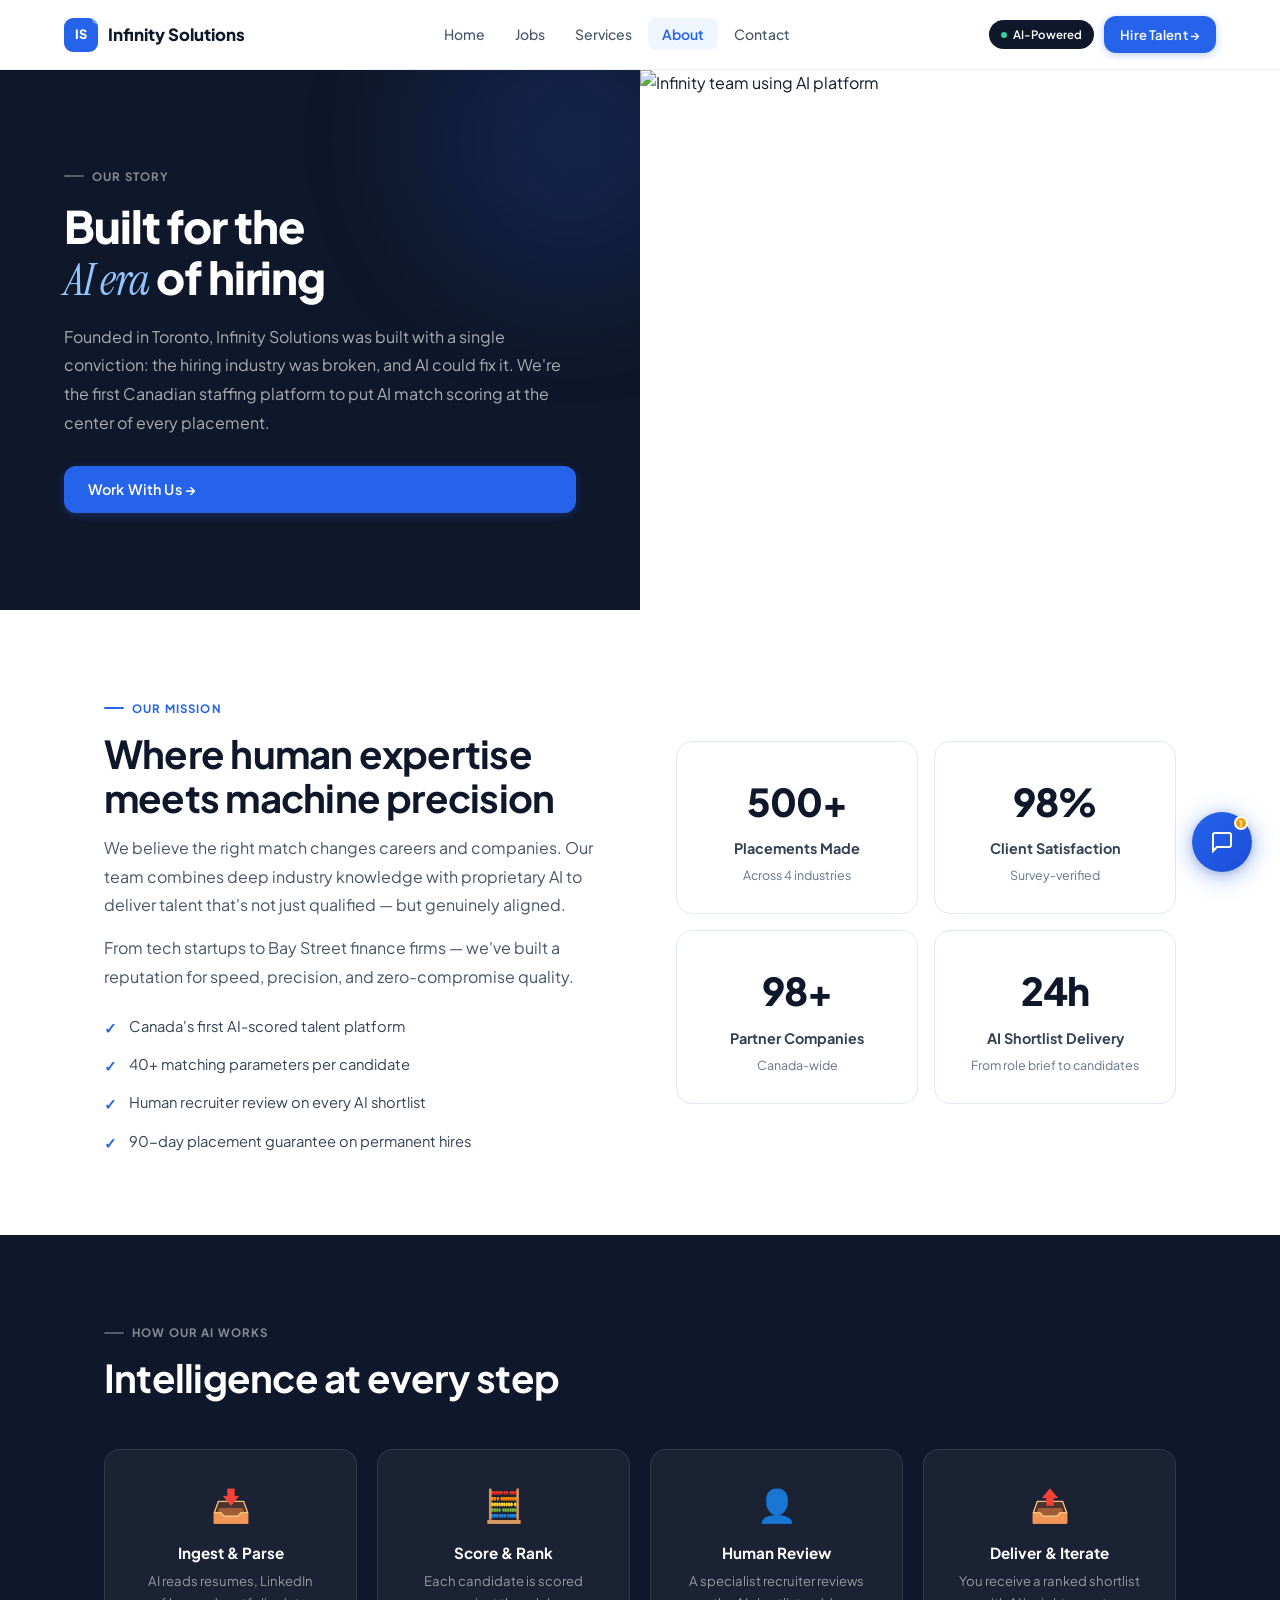
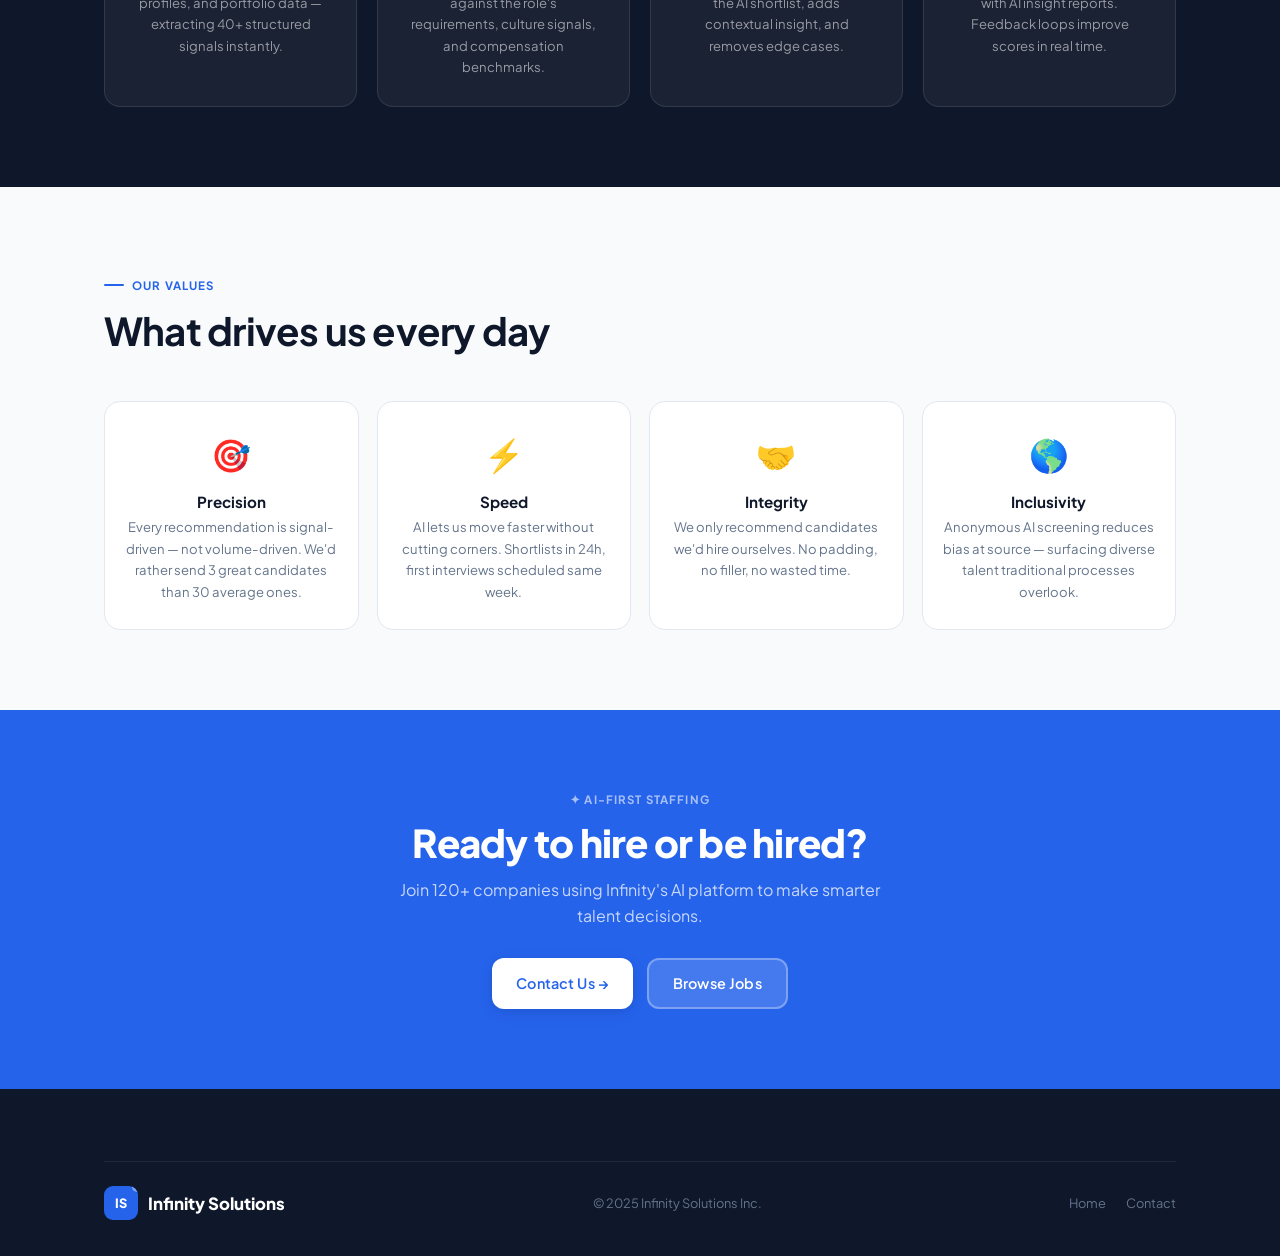
==== about-ai.html @ a0ade65d "Initial commit with Turnstile keys and CORS configuration" ====
<!DOCTYPE html><html lang="en"><head><meta charset="UTF-8"/>
  <!-- Security headers -->
  <meta http-equiv="X-Content-Type-Options" content="nosniff"/>
  <meta http-equiv="X-Frame-Options" content="DENY"/>
  <meta http-equiv="Referrer-Policy" content="strict-origin-when-cross-origin"/>
  <meta http-equiv="Permissions-Policy" content="camera=(), microphone=(), geolocation=()"/><meta name="viewport" content="width=device-width,initial-scale=1.0"/>
<title>About — Infinity Solutions</title>
<link rel="preconnect" href="https://fonts.googleapis.com"/><link rel="preconnect" href="https://fonts.gstatic.com" crossorigin/>
<link href="https://fonts.googleapis.com/css2?family=Plus+Jakarta+Sans:wght@300;400;500;600;700;800&family=Instrument+Serif:ital@0;1&display=swap" rel="stylesheet"/>
<link rel="stylesheet" href="css/style.css"/>
<link rel="stylesheet" href="css/chatbot.css"/>
<style>
.about-hero{margin-top:var(--nav-h);display:grid;grid-template-columns:1fr 1fr;min-height:540px}
.ah-left{background:var(--gray-900);padding:80px 64px;display:flex;flex-direction:column;justify-content:center;position:relative;overflow:hidden}
.ah-left::before{content:'';position:absolute;top:-80px;right:-80px;width:300px;height:300px;border-radius:50%;background:rgba(37,99,235,.15);filter:blur(60px)}
.ah-left .eyebrow{color:rgba(255,255,255,.5)}.ah-left .eyebrow::before{background:rgba(255,255,255,.3)}
.ah-left h1{color:#fff;font-size:clamp(2rem,3.5vw,3rem);font-weight:800;letter-spacing:-.025em;margin-bottom:16px}
.ah-left p{color:rgba(255,255,255,.65);line-height:1.8;margin-bottom:28px}
.ah-right{position:relative;overflow:hidden}
.ah-right img{position:absolute;inset:0;width:100%;height:100%;object-fit:cover}
.mission-grid{display:grid;grid-template-columns:1fr 1fr;gap:72px;align-items:center;padding:80px 0}
.check-list{margin-top:20px;display:flex;flex-direction:column;gap:12px}
.cli{display:flex;align-items:flex-start;gap:12px;font-size:.92rem;color:var(--gray-700)}
.cli::before{content:'✓';color:var(--primary);font-weight:800;flex-shrink:0;margin-top:2px}
.stats-2x2{display:grid;grid-template-columns:1fr 1fr;gap:16px}
.sc{background:#fff;border:1.5px solid var(--border);border-radius:16px;padding:28px 22px;text-align:center;transition:all .25s}
.sc:hover{border-color:var(--primary);transform:translateY(-3px);box-shadow:0 8px 24px rgba(37,99,235,.1)}
.sc-num{font-size:2.4rem;font-weight:800;letter-spacing:-.03em;color:var(--gray-900)}
.sc-title{font-weight:700;font-size:.9rem;color:var(--gray-700);margin:4px 0}
.sc-sub{font-size:.78rem;color:var(--text-mid)}
.dark-band{background:var(--gray-900);padding:80px 0}
.dark-band .eyebrow{color:rgba(255,255,255,.5)}.dark-band .eyebrow::before{background:rgba(255,255,255,.3)}
.ai-steps{display:grid;grid-template-columns:repeat(4,1fr);gap:20px;margin-top:48px}
.ai-step{background:rgba(255,255,255,.05);border:1px solid rgba(255,255,255,.1);border-radius:16px;padding:28px;text-align:center;transition:all .25s}
.ai-step:hover{background:rgba(255,255,255,.09);border-color:rgba(37,99,235,.4)}
.ai-step-icon{font-size:2rem;margin-bottom:14px}
.ai-step h3{font-size:.95rem;font-weight:700;color:#fff;margin-bottom:8px}
.ai-step p{color:rgba(255,255,255,.55);font-size:.82rem;line-height:1.65}
.values-section{padding:80px 0;background:var(--gray-50)}
.vgrid{display:grid;grid-template-columns:repeat(4,1fr);gap:18px;margin-top:48px}
.vc{background:#fff;border:1.5px solid var(--border);border-radius:16px;padding:26px 20px;text-align:center;transition:all .25s}
.vc:hover{border-color:var(--primary);transform:translateY(-3px)}
.vi{font-size:2rem;margin-bottom:12px}
.vc h3{font-size:.95rem;font-weight:700;margin-bottom:6px}
.vc p{color:var(--text-mid);font-size:.82rem;line-height:1.65}
.cta-band{background:var(--primary);padding:80px 0;text-align:center}
.cta-band h2{font-size:2.4rem;font-weight:800;color:#fff;margin-bottom:12px;letter-spacing:-.02em}
.cta-band p{color:rgba(255,255,255,.75);margin-bottom:28px}
.cta-row{display:flex;gap:14px;justify-content:center;flex-wrap:wrap}
@media(max-width:900px){.nav-center{display:none}.burger{display:flex!important}.about-hero,.mission-grid{grid-template-columns:1fr}.ah-right{min-height:280px;position:relative}.ah-right img{position:absolute;inset:0}.ai-steps,.vgrid{grid-template-columns:1fr 1fr}.stats-2x2{grid-template-columns:1fr 1fr}}
@media(max-width:600px){.ai-steps,.vgrid,.stats-2x2{grid-template-columns:1fr}}
</style>
</head>
<body>
<nav class="navbar" id="navbar">
  <a href="index.html" class="nav-logo"><div class="nav-logo-mark">IS</div> Infinity Solutions</a>
  <div class="nav-center"><ul class="nav-links"><li><a href="index.html">Home</a></li><li><a href="jobs.html">Jobs</a></li><li><a href="services-ai.html">Services</a></li><li><a href="about-ai.html" class="active">About</a></li><li><a href="contact-ai.html">Contact</a></li></ul></div>
  <div class="nav-right"><div class="nav-ai-badge"><span class="nav-ai-dot"></span> AI-Powered</div><a href="contact-ai.html" class="btn btn-primary btn-sm">Hire Talent →</a><button class="burger" id="burger" style="display:none"><span></span><span></span><span></span></button></div>
</nav>
<div class="mobile-drawer" id="drawer"><a href="index.html">Home</a><a href="jobs.html">Jobs</a><a href="services-ai.html">Services</a><a href="about-ai.html">About</a><a href="contact-ai.html">Contact</a></div>

<div class="about-hero">
  <div class="ah-left">
    <div class="eyebrow">Our Story</div>
    <h1>Built for the<br/><em style="font-family:'Instrument Serif',serif;font-style:italic;font-weight:400;color:#93C5FD">AI era</em> of hiring</h1>
    <p>Founded in Toronto, Infinity Solutions was built with a single conviction: the hiring industry was broken, and AI could fix it. We're the first Canadian staffing platform to put AI match scoring at the center of every placement.</p>
    <a href="contact-ai.html" class="btn btn-primary">Work With Us →</a>
  </div>
  <div class="ah-right"><img src="https://images.unsplash.com/photo-1522071820081-009f0129c71c?w=900&q=80&auto=format&fit=crop" alt="Infinity team using AI platform"/></div>
</div>

<div class="container">
  <div class="mission-grid">
    <div>
      <div class="eyebrow">Our Mission</div>
      <h2 class="display-md">Where human expertise<br/>meets machine precision</h2>
      <p style="color:var(--gray-600);line-height:1.8;margin-top:14px;margin-bottom:14px">We believe the right match changes careers and companies. Our team combines deep industry knowledge with proprietary AI to deliver talent that's not just qualified — but genuinely aligned.</p>
      <p style="color:var(--gray-600);line-height:1.8;margin-bottom:22px">From tech startups to Bay Street finance firms — we've built a reputation for speed, precision, and zero-compromise quality.</p>
      <div class="check-list">
        <div class="cli">Canada's first AI-scored talent platform</div>
        <div class="cli">40+ matching parameters per candidate</div>
        <div class="cli">Human recruiter review on every AI shortlist</div>
        <div class="cli">90-day placement guarantee on permanent hires</div>
      </div>
    </div>
    <div class="stats-2x2">
      <div class="sc"><div class="sc-num" data-count="500" data-suffix="+">500+</div><div class="sc-title">Placements Made</div><div class="sc-sub">Across 4 industries</div></div>
      <div class="sc"><div class="sc-num" data-count="98" data-suffix="%">98%</div><div class="sc-title">Client Satisfaction</div><div class="sc-sub">Survey-verified</div></div>
      <div class="sc"><div class="sc-num" data-count="120" data-suffix="+">120+</div><div class="sc-title">Partner Companies</div><div class="sc-sub">Canada-wide</div></div>
      <div class="sc"><div class="sc-num">24h</div><div class="sc-title">AI Shortlist Delivery</div><div class="sc-sub">From role brief to candidates</div></div>
    </div>
  </div>
</div>

<div class="dark-band">
  <div class="container">
    <div class="eyebrow">How Our AI Works</div>
    <h2 class="display-md" style="color:#fff">Intelligence at every step</h2>
    <div class="ai-steps">
      <div class="ai-step"><div class="ai-step-icon">📥</div><h3>Ingest &amp; Parse</h3><p>AI reads resumes, LinkedIn profiles, and portfolio data — extracting 40+ structured signals instantly.</p></div>
      <div class="ai-step"><div class="ai-step-icon">🧮</div><h3>Score &amp; Rank</h3><p>Each candidate is scored against the role's requirements, culture signals, and compensation benchmarks.</p></div>
      <div class="ai-step"><div class="ai-step-icon">👤</div><h3>Human Review</h3><p>A specialist recruiter reviews the AI shortlist, adds contextual insight, and removes edge cases.</p></div>
      <div class="ai-step"><div class="ai-step-icon">📤</div><h3>Deliver &amp; Iterate</h3><p>You receive a ranked shortlist with AI insight reports. Feedback loops improve scores in real time.</p></div>
    </div>
  </div>
</div>

<div class="values-section">
  <div class="container">
    <div class="eyebrow">Our Values</div>
    <h2 class="display-md">What drives us every day</h2>
    <div class="vgrid">
      <div class="vc"><div class="vi">🎯</div><h3>Precision</h3><p>Every recommendation is signal-driven — not volume-driven. We'd rather send 3 great candidates than 30 average ones.</p></div>
      <div class="vc"><div class="vi">⚡</div><h3>Speed</h3><p>AI lets us move faster without cutting corners. Shortlists in 24h, first interviews scheduled same week.</p></div>
      <div class="vc"><div class="vi">🤝</div><h3>Integrity</h3><p>We only recommend candidates we'd hire ourselves. No padding, no filler, no wasted time.</p></div>
      <div class="vc"><div class="vi">🌎</div><h3>Inclusivity</h3><p>Anonymous AI screening reduces bias at source — surfacing diverse talent traditional processes overlook.</p></div>
    </div>
  </div>
</div>

<div class="cta-band">
  <div class="container" style="max-width:640px;margin:0 auto">
    <div style="font-size:.72rem;font-weight:700;letter-spacing:.1em;text-transform:uppercase;color:rgba(255,255,255,.6);margin-bottom:12px">✦ AI-First Staffing</div>
    <h2>Ready to hire or be hired?</h2>
    <p>Join 120+ companies using Infinity's AI platform to make smarter talent decisions.</p>
    <div class="cta-row"><a href="contact-ai.html" class="btn btn-white">Contact Us →</a><a href="jobs.html" class="btn" style="background:rgba(255,255,255,.15);color:#fff;border:2px solid rgba(255,255,255,.3)">Browse Jobs</a></div>
  </div>
</div>

<footer class="footer"><div class="container"><div style="display:flex;justify-content:space-between;align-items:center;border-top:1px solid rgba(255,255,255,.08);padding-top:24px;flex-wrap:wrap;gap:12px"><div class="nav-logo" style="color:#fff"><div class="nav-logo-mark">IS</div> Infinity Solutions</div><p style="color:var(--gray-500);font-size:.8rem">© 2025 Infinity Solutions Inc.</p><div style="display:flex;gap:20px"><a href="index.html" style="color:var(--gray-500);font-size:.8rem">Home</a><a href="contact-ai.html" style="color:var(--gray-500);font-size:.8rem">Contact</a></div></div></div></footer>
<script>
const nav=document.getElementById('navbar');
window.addEventListener('scroll',()=>nav.classList.toggle('scrolled',scrollY>20),{passive:true});
const b=document.getElementById('burger'),d=document.getElementById('drawer');
if(b){b.style.display='';b.addEventListener('click',()=>d.classList.toggle('open'));}
// Counter
const counters=document.querySelectorAll('[data-count]');
const obs=new IntersectionObserver(entries=>{entries.forEach(e=>{if(!e.isIntersecting)return;const el=e.target,target=parseInt(el.dataset.count),suffix=el.dataset.suffix||'';const start=performance.now();const tick=(now)=>{const p=Math.min((now-start)/1800,1);const ease=1-Math.pow(1-p,3);const val=Math.floor(ease*target);el.textContent=(val>=1000?val.toLocaleString():val)+suffix;if(p<1)requestAnimationFrame(tick);};requestAnimationFrame(tick);obs.unobserve(el);});},{threshold:.5});
counters.forEach(c=>obs.observe(c));
</script>
<script src="js/chatbot.js"></script>
</body></html>
---- css/style.css ----
/* ═══════════════════════════════════════════════════════════════════════════
   INFINITY STAFFING — AI-ERA DESIGN SYSTEM
   White + Blue theme. React-ready: CSS variables match Tailwind extension map.
   ═══════════════════════════════════════════════════════════════════════════ */

@import url('https://fonts.googleapis.com/css2?family=Plus+Jakarta+Sans:wght@300;400;500;600;700;800&family=Instrument+Serif:ital@0;1&display=swap');

/* ── TOKENS ─────────────────────────────────────────────────────────────── */
:root {
  /* Blue scale */
  --blue-50:  #EFF6FF;
  --blue-100: #DBEAFE;
  --blue-200: #BFDBFE;
  --blue-500: #3B82F6;
  --blue-600: #2563EB;
  --blue-700: #1D4ED8;
  --blue-900: #1E3A8A;

  /* Neutrals */
  --white:    #FFFFFF;
  --gray-50:  #F8FAFC;
  --gray-100: #F1F5F9;
  --gray-200: #E2E8F0;
  --gray-300: #CBD5E1;
  --gray-400: #94A3B8;
  --gray-500: #64748B;
  --gray-600: #475569;
  --gray-700: #334155;
  --gray-900: #0F172A;

  /* Semantic */
  --primary:    var(--blue-600);
  --primary-h:  var(--blue-700);
  --primary-bg: var(--blue-50);
  --text:       var(--gray-900);
  --text-mid:   var(--gray-500);
  --text-light: var(--gray-400);
  --border:     var(--gray-200);
  --surface:    var(--gray-50);

  /* Typography */
  --font-sans:  'Plus Jakarta Sans', sans-serif;
  --font-serif: 'Instrument Serif', serif;

  /* Shadows */
  --shadow-sm:  0 1px 3px rgba(0,0,0,.06), 0 1px 2px rgba(0,0,0,.04);
  --shadow-md:  0 4px 16px rgba(0,0,0,.08), 0 2px 6px rgba(0,0,0,.04);
  --shadow-lg:  0 12px 40px rgba(0,0,0,.1), 0 4px 12px rgba(0,0,0,.05);
  --shadow-blue:0 8px 32px rgba(37,99,235,.2);

  /* Spacing */
  --nav-h: 70px;
  --radius: 12px;
  --radius-lg: 20px;
  --radius-xl: 28px;
}

/* ── RESET ──────────────────────────────────────────────────────────────── */
*, *::before, *::after { box-sizing: border-box; margin: 0; padding: 0; }
html { scroll-behavior: smooth; -webkit-font-smoothing: antialiased; }
body {
  font-family: var(--font-sans);
  background: var(--white);
  color: var(--text);
  font-size: 16px;
  line-height: 1.65;
  overflow-x: hidden;
}
h1,h2,h3,h4,h5 { font-family: var(--font-sans); font-weight: 700; line-height: 1.15; }
a { text-decoration: none; color: inherit; }
img { display: block; max-width: 100%; }
button { font-family: var(--font-sans); cursor: pointer; }

/* Scrollbar */
::-webkit-scrollbar { width: 5px; }
::-webkit-scrollbar-track { background: var(--gray-100); }
::-webkit-scrollbar-thumb { background: var(--gray-300); border-radius: 3px; }

/* ── LAYOUT ─────────────────────────────────────────────────────────────── */
.container { max-width: 1200px; margin: 0 auto; padding: 0 5%; }
.section { padding: 96px 0; }
.section-sm { padding: 64px 0; }

/* ── TYPOGRAPHY ─────────────────────────────────────────────────────────── */
.eyebrow {
  display: inline-flex; align-items: center; gap: 8px;
  font-size: .72rem; font-weight: 700; letter-spacing: .1em;
  text-transform: uppercase; color: var(--primary); margin-bottom: 14px;
}
.eyebrow::before {
  content: ''; display: block; width: 20px; height: 2px;
  background: var(--primary); border-radius: 2px;
}
.display-xl {
  font-size: clamp(3rem, 6vw, 5rem);
  font-weight: 800; letter-spacing: -.03em; line-height: 1.05;
}
.display-lg {
  font-size: clamp(2.2rem, 4vw, 3.4rem);
  font-weight: 800; letter-spacing: -.025em; line-height: 1.1;
}
.display-md {
  font-size: clamp(1.7rem, 3vw, 2.4rem);
  font-weight: 700; letter-spacing: -.02em;
}
.italic-accent { font-family: var(--font-serif); font-style: italic; font-weight: 400; }
.text-blue { color: var(--primary); }
.text-mid { color: var(--text-mid); }
.body-lg { font-size: 1.1rem; line-height: 1.75; color: var(--gray-600); }

/* ── BUTTONS ────────────────────────────────────────────────────────────── */
.btn {
  display: inline-flex; align-items: center; gap: 8px;
  font-weight: 600; font-size: .9rem; font-family: var(--font-sans);
  border: none; border-radius: var(--radius); padding: 12px 24px;
  cursor: pointer; transition: all .2s; letter-spacing: .01em;
  white-space: nowrap;
}
.btn-primary {
  background: var(--primary); color: #fff;
  box-shadow: 0 2px 8px rgba(37,99,235,.3);
}
.btn-primary:hover {
  background: var(--primary-h);
  transform: translateY(-1px);
  box-shadow: var(--shadow-blue);
}
.btn-secondary {
  background: var(--blue-50); color: var(--primary);
  border: 1.5px solid var(--blue-200);
}
.btn-secondary:hover { background: var(--blue-100); border-color: var(--blue-300); }
.btn-ghost {
  background: transparent; color: var(--gray-700);
  border: 1.5px solid var(--gray-200);
}
.btn-ghost:hover { background: var(--gray-100); border-color: var(--gray-300); }
.btn-white {
  background: #fff; color: var(--primary);
  box-shadow: var(--shadow-md);
}
.btn-white:hover { transform: translateY(-1px); box-shadow: var(--shadow-lg); }
.btn-lg { padding: 15px 32px; font-size: .97rem; }
.btn-sm { padding: 8px 16px; font-size: .82rem; }
.btn-icon { width: 40px; height: 40px; padding: 0; justify-content: center; }

/* ── NAVBAR ─────────────────────────────────────────────────────────────── */
.navbar {
  position: fixed; top: 0; left: 0; right: 0; z-index: 300;
  height: var(--nav-h);
  background: rgba(255,255,255,.9);
  backdrop-filter: blur(20px) saturate(180%);
  border-bottom: 1px solid rgba(0,0,0,.06);
  display: flex; align-items: center;
  padding: 0 5%; gap: 24px;
  transition: box-shadow .3s;
}
.navbar.scrolled { box-shadow: 0 2px 20px rgba(0,0,0,.08); }
.nav-logo {
  display: flex; align-items: center; gap: 10px;
  font-size: 1.05rem; font-weight: 800; color: var(--gray-900); flex-shrink: 0;
}
.nav-logo-mark {
  width: 34px; height: 34px; border-radius: 9px;
  background: var(--primary);
  display: flex; align-items: center; justify-content: center;
  font-size: .8rem; font-weight: 900; color: #fff;
  position: relative; overflow: hidden;
}
.nav-logo-mark::after {
  content: '';
  position: absolute; top: -4px; right: -4px;
  width: 10px; height: 10px; border-radius: 50%;
  background: rgba(255,255,255,.4);
}
.nav-center { flex: 1; display: flex; justify-content: center; }
.nav-links { display: flex; gap: 2px; list-style: none; }
.nav-links a {
  font-size: .875rem; font-weight: 500; color: var(--gray-600);
  padding: 7px 14px; border-radius: 8px; transition: all .15s;
}
.nav-links a:hover { color: var(--primary); background: var(--blue-50); }
.nav-links a.active { color: var(--primary); background: var(--blue-50); font-weight: 600; }
.nav-right { display: flex; align-items: center; gap: 10px; flex-shrink: 0; }
.nav-ai-badge {
  display: flex; align-items: center; gap: 6px;
  background: var(--gray-900); color: #fff;
  border-radius: 100px; padding: 5px 12px; font-size: .72rem; font-weight: 600;
}
.nav-ai-dot { width: 6px; height: 6px; border-radius: 50%; background: #34D399; animation: pulse-ai 2s infinite; }
@keyframes pulse-ai { 0%,100%{opacity:1;transform:scale(1)} 50%{opacity:.6;transform:scale(.85)} }

.burger { display: none; background: none; border: none; padding: 4px; flex-direction: column; gap: 5px; }
.burger span { display: block; width: 22px; height: 2px; background: var(--gray-700); border-radius: 2px; transition: .3s; }
.mobile-drawer {
  display: none; position: fixed; top: var(--nav-h); left: 0; right: 0; z-index: 299;
  background: #fff; border-bottom: 1px solid var(--border);
  padding: 16px 5% 28px; flex-direction: column; gap: 0;
  box-shadow: var(--shadow-lg);
}
.mobile-drawer.open { display: flex; }
.mobile-drawer a {
  display: block; padding: 13px 0; color: var(--gray-600); font-weight: 500;
  border-bottom: 1px solid var(--border); font-size: .95rem;
}
.mobile-drawer a:hover { color: var(--primary); }

/* ── CARDS ──────────────────────────────────────────────────────────────── */
.card {
  background: #fff; border: 1px solid var(--border);
  border-radius: var(--radius-lg);
  box-shadow: var(--shadow-sm);
  transition: transform .25s, box-shadow .25s, border-color .25s;
}
.card:hover {
  transform: translateY(-4px);
  box-shadow: var(--shadow-lg);
  border-color: var(--blue-200);
}

/* ── AI BADGE / TAG ─────────────────────────────────────────────────────── */
.ai-tag {
  display: inline-flex; align-items: center; gap: 6px;
  background: linear-gradient(135deg, #EFF6FF, #DBEAFE);
  border: 1px solid var(--blue-200);
  border-radius: 100px; padding: 4px 12px;
  font-size: .72rem; font-weight: 700; color: var(--blue-700);
  letter-spacing: .04em;
}
.ai-tag::before { content: '✦'; font-size: .65rem; }

/* ── SECTOR BADGE ───────────────────────────────────────────────────────── */
.sector-badge {
  display: inline-flex; align-items: center; gap: 6px;
  border-radius: 100px; padding: 4px 12px;
  font-size: .72rem; font-weight: 700; border: 1.5px solid;
}

/* ── JOB CARD ───────────────────────────────────────────────────────────── */
.job-card {
  background: #fff; border: 1.5px solid var(--gray-200);
  border-radius: var(--radius-xl); padding: 28px;
  transition: all .25s; position: relative; overflow: hidden;
}
.job-card::before {
  content: ''; position: absolute; top: 0; left: 0; right: 0; height: 3px;
  background: linear-gradient(90deg, var(--blue-500), var(--blue-700));
  transform: scaleX(0); transform-origin: left; transition: transform .3s;
}
.job-card:hover { border-color: var(--blue-300); box-shadow: 0 8px 32px rgba(37,99,235,.12); transform: translateY(-3px); }
.job-card:hover::before { transform: scaleX(1); }
.jc-header { display: flex; align-items: flex-start; gap: 14px; margin-bottom: 14px; }
.jc-logo {
  width: 52px; height: 52px; border-radius: 12px;
  background: var(--gray-100); border: 1px solid var(--border);
  display: flex; align-items: center; justify-content: center;
  font-size: 1.4rem; flex-shrink: 0;
}
.jc-meta-top { flex: 1; }
.jc-title { font-size: 1.05rem; font-weight: 700; color: var(--gray-900); margin-bottom: 3px; }
.jc-company { font-size: .84rem; color: var(--text-mid); }
.jc-match {
  background: linear-gradient(135deg, #EFF6FF, #DBEAFE);
  border: 1px solid var(--blue-200); border-radius: 8px;
  padding: 6px 10px; text-align: center; flex-shrink: 0;
}
.jc-match-pct { font-size: 1rem; font-weight: 800; color: var(--primary); display: block; line-height: 1; }
.jc-match-label { font-size: .62rem; color: var(--blue-700); font-weight: 600; letter-spacing: .04em; }
.jc-desc { color: var(--gray-600); font-size: .875rem; line-height: 1.65; margin-bottom: 14px; }
.jc-tags { display: flex; flex-wrap: wrap; gap: 8px; margin-bottom: 16px; }
.jc-tag {
  background: var(--gray-100); color: var(--gray-700);
  border-radius: 6px; padding: 4px 10px; font-size: .78rem; font-weight: 500;
}
.jc-info { display: flex; flex-wrap: wrap; gap: 14px; margin-bottom: 18px; padding-bottom: 16px; border-bottom: 1px solid var(--gray-100); }
.jc-info-item { display: flex; align-items: center; gap: 5px; font-size: .82rem; color: var(--text-mid); }
.jc-info-item svg { flex-shrink: 0; }
.jc-remote { color: var(--primary); font-weight: 600; }
.jc-footer { display: flex; align-items: center; justify-content: space-between; gap: 12px; flex-wrap: wrap; }
.jc-posted { font-size: .78rem; color: var(--text-light); }
.jc-actions { display: flex; align-items: center; gap: 8px; }

/* Share popover */
.share-popover {
  position: relative;
}
.share-btn {
  width: 36px; height: 36px; border-radius: 8px;
  background: var(--gray-100); border: 1px solid var(--border);
  display: flex; align-items: center; justify-content: center;
  cursor: pointer; transition: all .2s;
  color: var(--gray-500);
}
.share-btn:hover { background: var(--blue-50); color: var(--primary); border-color: var(--blue-200); }
.share-menu {
  display: none; position: absolute; bottom: calc(100% + 8px); right: 0;
  background: #fff; border: 1px solid var(--border); border-radius: 12px;
  padding: 8px; box-shadow: var(--shadow-lg); z-index: 50; min-width: 180px;
}
.share-menu.open { display: block; animation: popIn .15s ease; }
@keyframes popIn { from{opacity:0;transform:translateY(6px)} to{opacity:1;transform:translateY(0)} }
.share-menu-title { font-size: .7rem; font-weight: 700; color: var(--text-light); letter-spacing: .06em; text-transform: uppercase; padding: 4px 8px 8px; }
.share-link {
  display: flex; align-items: center; gap: 10px;
  padding: 9px 10px; border-radius: 8px; font-size: .85rem; font-weight: 500;
  cursor: pointer; transition: background .15s; border: none; background: none;
  width: 100%; text-align: left; text-decoration: none; color: var(--gray-700);
}
.share-link:hover { background: var(--gray-100); color: var(--gray-900); }
.share-icon { width: 30px; height: 30px; border-radius: 7px; display: flex; align-items: center; justify-content: center; font-size: .9rem; flex-shrink: 0; }
.share-whatsapp { background: #dcfce7; }
.share-linkedin { background: #dbeafe; }
.share-facebook { background: #ede9fe; }
.share-copy { background: var(--gray-100); }

/* ── FILTERS ────────────────────────────────────────────────────────────── */
.filter-pill {
  display: inline-flex; align-items: center; gap: 6px;
  background: #fff; border: 1.5px solid var(--gray-200);
  border-radius: 100px; padding: 8px 18px;
  font-size: .83rem; font-weight: 500; color: var(--gray-600);
  cursor: pointer; transition: all .2s;
}
.filter-pill:hover { border-color: var(--blue-300); color: var(--primary); background: var(--blue-50); }
.filter-pill.active { background: var(--primary); border-color: var(--primary); color: #fff; }

/* ── SEARCH INPUT ───────────────────────────────────────────────────────── */
.search-box {
  display: flex; align-items: center;
  background: #fff; border: 2px solid var(--gray-200);
  border-radius: 14px; overflow: hidden;
  transition: border-color .2s, box-shadow .2s;
  box-shadow: var(--shadow-sm);
}
.search-box:focus-within {
  border-color: var(--primary);
  box-shadow: 0 0 0 4px rgba(37,99,235,.08);
}
.search-box input, .search-box select {
  border: none; outline: none; background: transparent;
  font-family: var(--font-sans); font-size: .9rem; color: var(--gray-900);
  padding: 14px 18px; flex: 1;
}
.search-box select { border-left: 1.5px solid var(--gray-200); min-width: 160px; cursor: pointer; }
.search-box select option { background: #fff; }
.search-box input::placeholder { color: var(--gray-400); }
.search-box-submit {
  background: var(--primary); color: #fff; border: none;
  padding: 0 26px; height: 100%; font-weight: 600; font-size: .88rem;
  cursor: pointer; transition: background .2s; display: flex; align-items: center; gap: 7px;
  font-family: var(--font-sans); white-space: nowrap;
}
.search-box-submit:hover { background: var(--primary-h); }

/* ── STAT BLOCK ─────────────────────────────────────────────────────────── */
.stat-block { text-align: center; }
.stat-block-num {
  font-size: 2.6rem; font-weight: 800; letter-spacing: -.03em;
  color: var(--gray-900); line-height: 1;
}
.stat-block-label { font-size: .82rem; color: var(--text-mid); margin-top: 6px; font-weight: 500; }

/* ── GLOW EFFECTS ───────────────────────────────────────────────────────── */
.blue-glow {
  position: absolute; border-radius: 50%; filter: blur(80px); pointer-events: none;
  background: rgba(37,99,235,.08);
}

/* ── ANIMATIONS ─────────────────────────────────────────────────────────── */
@keyframes fadeUp { from{opacity:0;transform:translateY(20px)} to{opacity:1;transform:translateY(0)} }
@keyframes slideIn { from{opacity:0;transform:translateX(-20px)} to{opacity:1;transform:translateX(0)} }
@keyframes float { 0%,100%{transform:translateY(0)} 50%{transform:translateY(-8px)} }
@keyframes spinSlow { to{transform:rotate(360deg)} }

.animate-fade-up { animation: fadeUp .6s ease both; }
.animate-delay-1 { animation-delay: .1s; }
.animate-delay-2 { animation-delay: .2s; }
.animate-delay-3 { animation-delay: .3s; }
.animate-delay-4 { animation-delay: .4s; }

/* ── FOOTER ─────────────────────────────────────────────────────────────── */
.footer { background: var(--gray-900); color: #fff; padding: 72px 0 36px; }
.footer-grid { display: grid; grid-template-columns: 2.5fr 1fr 1fr 1fr; gap: 56px; margin-bottom: 56px; }
.footer-brand p { color: var(--gray-400); font-size: .875rem; line-height: 1.8; margin-top: 16px; max-width: 280px; }
.footer-contact { margin-top: 22px; display: flex; flex-direction: column; gap: 9px; }
.footer-contact span, .footer-contact a { color: var(--gray-400); font-size: .84rem; display: flex; align-items: center; gap: 8px; }
.footer-contact a:hover { color: var(--blue-400, #60A5FA); }
.footer-col h5 { font-size: .75rem; font-weight: 700; letter-spacing: .09em; text-transform: uppercase; color: var(--gray-400); margin-bottom: 18px; }
.footer-col a { display: block; color: var(--gray-400); font-size: .875rem; margin-bottom: 11px; transition: color .2s; }
.footer-col a:hover { color: #fff; }
.footer-bottom { border-top: 1px solid rgba(255,255,255,.08); padding-top: 28px; display: flex; justify-content: space-between; align-items: center; flex-wrap: wrap; gap: 12px; }
.footer-bottom p, .footer-bottom a { color: var(--gray-500); font-size: .8rem; }
.footer-bottom a:hover { color: var(--gray-300); }

/* ── RESPONSIVE ─────────────────────────────────────────────────────────── */
@media (max-width: 1024px) {
  .footer-grid { grid-template-columns: 1fr 1fr; }
}
@media (max-width: 768px) {
  .nav-center, .nav-right .btn, .nav-ai-badge { display: none; }
  .burger { display: flex; }
  .section { padding: 64px 0; }
  .footer-grid { grid-template-columns: 1fr; }
}
---- css/chatbot.css ----
/* ═══════════════════════════════════════════════════════
   AI CHATBOT — Infinity Solutions
   ═══════════════════════════════════════════════════════ */

/* Launcher button */
.chat-launcher {
  position: fixed; bottom: 28px; right: 28px; z-index: 9000;
  width: 60px; height: 60px; border-radius: 50%;
  background: linear-gradient(135deg, #2563EB, #1D4ED8);
  border: none; cursor: pointer;
  box-shadow: 0 4px 24px rgba(37,99,235,.45), 0 2px 8px rgba(0,0,0,.15);
  display: flex; align-items: center; justify-content: center;
  transition: transform .25s, box-shadow .25s;
  animation: launcherPop .4s cubic-bezier(.34,1.56,.64,1) both;
}
@keyframes launcherPop { from{opacity:0;transform:scale(.5)} to{opacity:1;transform:scale(1)} }
.chat-launcher:hover { transform: scale(1.08); box-shadow: 0 8px 32px rgba(37,99,235,.55); }
.chat-launcher svg { transition: opacity .2s, transform .2s; }
.chat-launcher .icon-chat { position: absolute; }
.chat-launcher .icon-close { position: absolute; opacity: 0; transform: rotate(-90deg); }
.chat-launcher.open .icon-chat { opacity: 0; transform: rotate(90deg); }
.chat-launcher.open .icon-close { opacity: 1; transform: rotate(0deg); }

/* Unread dot */
.chat-launcher-dot {
  position: absolute; top: 4px; right: 4px;
  width: 14px; height: 14px; border-radius: 50%;
  background: #F59E0B; border: 2px solid #fff;
  font-size: .55rem; font-weight: 800; color: #fff;
  display: flex; align-items: center; justify-content: center;
  animation: pulse-dot 2s ease-in-out infinite;
}
@keyframes pulse-dot { 0%,100%{transform:scale(1)} 50%{transform:scale(1.2)} }

/* Chat window */
.chat-window {
  position: fixed; bottom: 100px; right: 28px; z-index: 8999;
  width: 380px; height: 560px;
  background: #fff; border-radius: 20px;
  box-shadow: 0 24px 80px rgba(0,0,0,.18), 0 4px 16px rgba(0,0,0,.08);
  display: flex; flex-direction: column; overflow: hidden;
  transform: scale(.92) translateY(16px); opacity: 0; pointer-events: none;
  transition: transform .3s cubic-bezier(.34,1.2,.64,1), opacity .25s ease;
  transform-origin: bottom right;
}
.chat-window.open {
  transform: scale(1) translateY(0); opacity: 1; pointer-events: all;
}

/* Header */
.chat-header {
  background: linear-gradient(135deg, #1E3A8A, #2563EB);
  padding: 18px 20px; display: flex; align-items: center; gap: 12px; flex-shrink: 0;
}
.chat-header-av {
  width: 40px; height: 40px; border-radius: 50%;
  background: rgba(255,255,255,.15); border: 2px solid rgba(255,255,255,.3);
  display: flex; align-items: center; justify-content: center; font-size: 1.2rem; flex-shrink: 0;
}
.chat-header-info { flex: 1; }
.chat-header-name { font-size: .92rem; font-weight: 700; color: #fff; font-family: 'Plus Jakarta Sans',sans-serif; }
.chat-header-status { display: flex; align-items: center; gap: 5px; font-size: .72rem; color: rgba(255,255,255,.75); margin-top: 2px; }
.chat-status-dot { width: 6px; height: 6px; border-radius: 50%; background: #34D399; flex-shrink: 0; animation: pulse-dot 2s infinite; }
.chat-header-badge { background: rgba(255,255,255,.15); border: 1px solid rgba(255,255,255,.2); border-radius: 100px; padding: 3px 10px; font-size: .65rem; font-weight: 700; color: rgba(255,255,255,.9); letter-spacing: .05em; }

/* Messages */
.chat-messages {
  flex: 1; overflow-y: auto; padding: 16px; display: flex; flex-direction: column; gap: 12px;
  background: #F8FAFC;
}
.chat-messages::-webkit-scrollbar { width: 4px; }
.chat-messages::-webkit-scrollbar-thumb { background: #CBD5E1; border-radius: 2px; }

/* Message bubble */
.msg { display: flex; gap: 8px; align-items: flex-end; animation: msgIn .25s ease both; }
@keyframes msgIn { from{opacity:0;transform:translateY(8px)} to{opacity:1;transform:translateY(0)} }
.msg.user { flex-direction: row-reverse; }
.msg-av { width: 28px; height: 28px; border-radius: 50%; background: #DBEAFE; display: flex; align-items: center; justify-content: center; font-size: .8rem; flex-shrink: 0; }
.msg-bubble {
  max-width: 78%; padding: 10px 14px; border-radius: 16px; font-size: .875rem;
  line-height: 1.55; font-family: 'Plus Jakarta Sans',sans-serif;
}
.msg.bot .msg-bubble { background: #fff; color: #1E293B; border-radius: 4px 16px 16px 16px; box-shadow: 0 1px 4px rgba(0,0,0,.08); border: 1px solid #E2E8F0; }
.msg.user .msg-bubble { background: linear-gradient(135deg, #2563EB, #1D4ED8); color: #fff; border-radius: 16px 4px 16px 16px; }
.msg-time { font-size: .65rem; color: #94A3B8; margin-top: 3px; text-align: center; }

/* Typing indicator */
.typing-indicator { display: flex; align-items: center; gap: 4px; padding: 10px 14px; background: #fff; border-radius: 4px 16px 16px 16px; box-shadow: 0 1px 4px rgba(0,0,0,.08); border: 1px solid #E2E8F0; width: fit-content; }
.typing-dot { width: 7px; height: 7px; border-radius: 50%; background: #94A3B8; animation: typingBounce 1.2s ease-in-out infinite; }
.typing-dot:nth-child(2) { animation-delay: .2s; }
.typing-dot:nth-child(3) { animation-delay: .4s; }
@keyframes typingBounce { 0%,60%,100%{transform:translateY(0)} 30%{transform:translateY(-6px)} }

/* Quick replies */
.quick-replies { display: flex; flex-wrap: wrap; gap: 7px; padding: 4px 0 4px; }
.qr-btn {
  background: #fff; border: 1.5px solid #BFDBFE; color: #1D4ED8; border-radius: 100px;
  padding: 6px 14px; font-size: .78rem; font-weight: 600; cursor: pointer;
  font-family: 'Plus Jakarta Sans',sans-serif; transition: all .15s;
}
.qr-btn:hover { background: #EFF6FF; border-color: #93C5FD; }

/* Input area */
.chat-input-area { padding: 12px 14px; border-top: 1px solid #E2E8F0; background: #fff; display: flex; gap: 8px; align-items: flex-end; flex-shrink: 0; }
.chat-input {
  flex: 1; border: 1.5px solid #E2E8F0; border-radius: 12px;
  padding: 10px 14px; font-family: 'Plus Jakarta Sans',sans-serif; font-size: .875rem;
  color: #1E293B; outline: none; resize: none; min-height: 40px; max-height: 100px;
  transition: border-color .2s; background: #F8FAFC; line-height: 1.45;
}
.chat-input:focus { border-color: #3B82F6; background: #fff; }
.chat-input::placeholder { color: #94A3B8; }
.chat-send {
  width: 38px; height: 38px; border-radius: 10px; border: none; flex-shrink: 0;
  background: linear-gradient(135deg, #2563EB, #1D4ED8); color: #fff; cursor: pointer;
  display: flex; align-items: center; justify-content: center; transition: all .2s;
}
.chat-send:hover { transform: scale(1.08); box-shadow: 0 4px 12px rgba(37,99,235,.4); }
.chat-send:disabled { background: #E2E8F0; cursor: not-allowed; transform: none; box-shadow: none; }

/* Powered by */
.chat-powered { text-align: center; padding: 6px; font-size: .65rem; color: #94A3B8; background: #fff; border-top: 1px solid #F1F5F9; }

@media (max-width: 440px) {
  .chat-window { width: calc(100vw - 32px); right: 16px; height: 70vh; }
  .chat-launcher { right: 16px; bottom: 16px; }
}
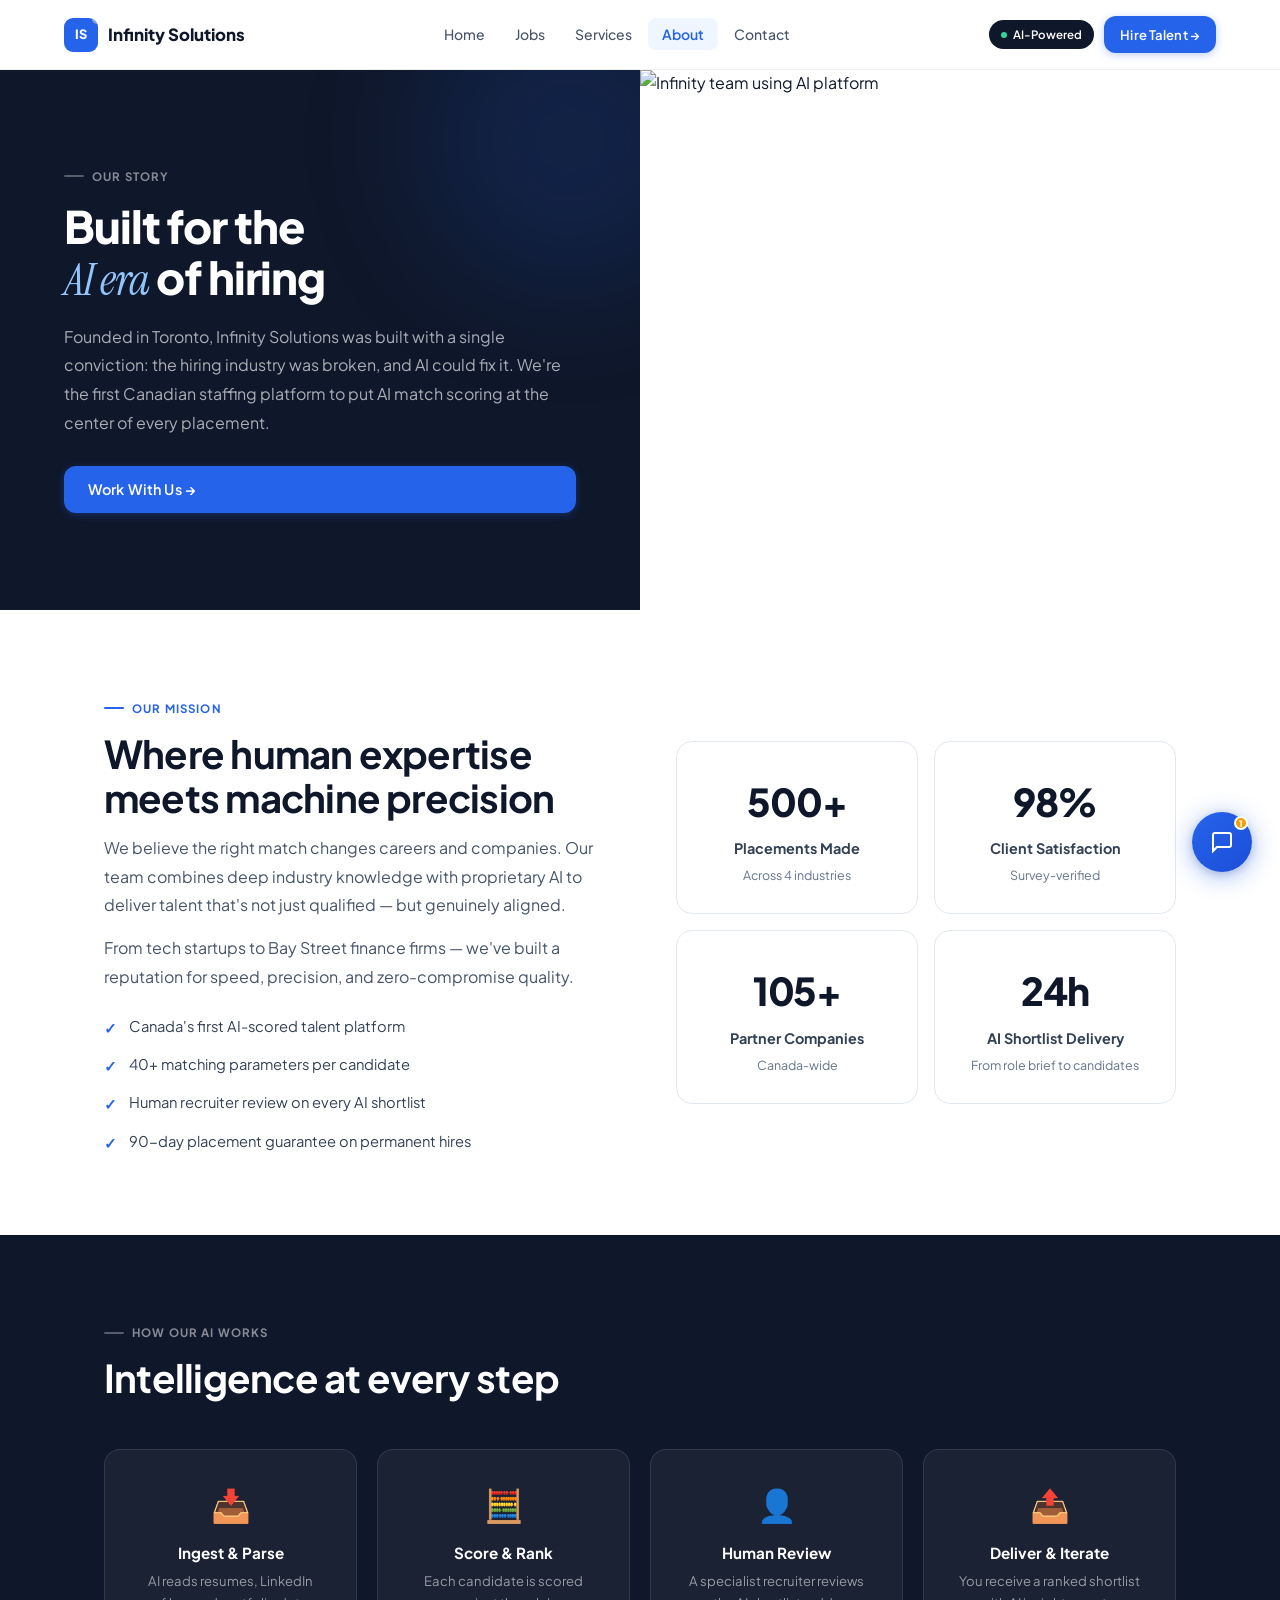
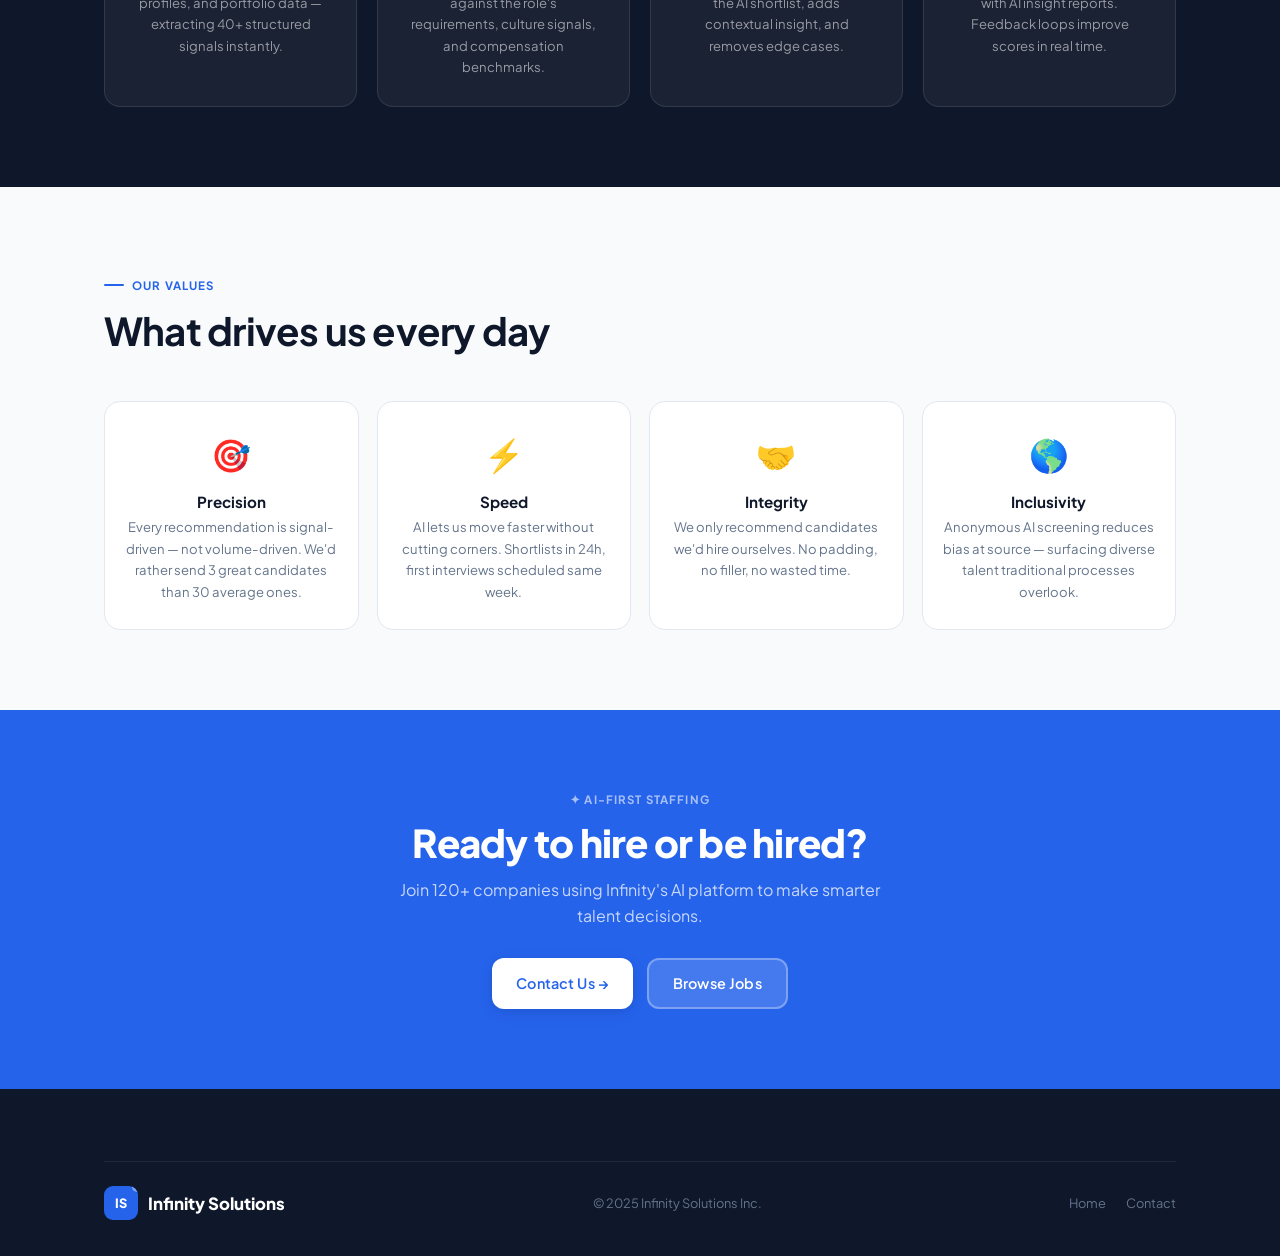
==== commit 71a2744c: "Comprehensive mobile responsiveness update across all pages, navigation, and chatbot" ====
--- a/about-ai.html
+++ b/about-ai.html
@@ -48,7 +48,7 @@
 .cta-band p{color:rgba(255,255,255,.75);margin-bottom:28px}
 .cta-row{display:flex;gap:14px;justify-content:center;flex-wrap:wrap}
 @media(max-width:900px){.nav-center{display:none}.burger{display:flex!important}.about-hero,.mission-grid{grid-template-columns:1fr}.ah-right{min-height:280px;position:relative}.ah-right img{position:absolute;inset:0}.ai-steps,.vgrid{grid-template-columns:1fr 1fr}.stats-2x2{grid-template-columns:1fr 1fr}}
-@media(max-width:600px){.ai-steps,.vgrid,.stats-2x2{grid-template-columns:1fr}}
+@media(max-width:600px){.ah-left{padding:44px 20px}.ah-left h1{font-size:1.9rem}.mission-grid{gap:32px;padding:44px 0}.ai-steps,.vgrid,.stats-2x2{grid-template-columns:1fr}.cta-band{padding:56px 0}.cta-band h2{font-size:1.85rem}.cta-row{flex-direction:column;width:100%}.cta-row .btn{width:100%;justify-content:center}}
 </style>
 </head>
 <body>
@@ -57,7 +57,14 @@
   <div class="nav-center"><ul class="nav-links"><li><a href="index.html">Home</a></li><li><a href="jobs.html">Jobs</a></li><li><a href="services-ai.html">Services</a></li><li><a href="about-ai.html" class="active">About</a></li><li><a href="contact-ai.html">Contact</a></li></ul></div>
   <div class="nav-right"><div class="nav-ai-badge"><span class="nav-ai-dot"></span> AI-Powered</div><a href="contact-ai.html" class="btn btn-primary btn-sm">Hire Talent →</a><button class="burger" id="burger" style="display:none"><span></span><span></span><span></span></button></div>
 </nav>
-<div class="mobile-drawer" id="drawer"><a href="index.html">Home</a><a href="jobs.html">Jobs</a><a href="services-ai.html">Services</a><a href="about-ai.html">About</a><a href="contact-ai.html">Contact</a></div>
+<div class="mobile-drawer" id="drawer">
+  <a href="index.html">Home</a>
+  <a href="jobs.html">Jobs</a>
+  <a href="services-ai.html">Services</a>
+  <a href="about-ai.html" class="active">About</a>
+  <a href="contact-ai.html">Contact</a>
+  <a href="contact-ai.html" class="btn btn-primary drawer-cta" style="margin-top:16px;color:#fff;justify-content:center">Hire Talent →</a>
+</div>
 
 <div class="about-hero">
   <div class="ah-left">
@@ -132,7 +139,17 @@
 const nav=document.getElementById('navbar');
 window.addEventListener('scroll',()=>nav.classList.toggle('scrolled',scrollY>20),{passive:true});
 const b=document.getElementById('burger'),d=document.getElementById('drawer');
-if(b){b.style.display='';b.addEventListener('click',()=>d.classList.toggle('open'));}
+if(b&&d){
+  b.style.display='';
+  b.addEventListener('click',()=>{
+    const isOpen=d.classList.toggle('open');
+    b.classList.toggle('open',isOpen);
+  });
+  d.querySelectorAll('a').forEach(a=>a.addEventListener('click',()=>{
+    d.classList.remove('open');
+    b.classList.remove('open');
+  }));
+}
 // Counter
 const counters=document.querySelectorAll('[data-count]');
 const obs=new IntersectionObserver(entries=>{entries.forEach(e=>{if(!e.isIntersecting)return;const el=e.target,target=parseInt(el.dataset.count),suffix=el.dataset.suffix||'';const start=performance.now();const tick=(now)=>{const p=Math.min((now-start)/1800,1);const ease=1-Math.pow(1-p,3);const val=Math.floor(ease*target);el.textContent=(val>=1000?val.toLocaleString():val)+suffix;if(p<1)requestAnimationFrame(tick);};requestAnimationFrame(tick);obs.unobserve(el);});},{threshold:.5});
--- a/css/style.css
+++ b/css/style.css
@@ -394,11 +394,96 @@
 
 /* ── RESPONSIVE ─────────────────────────────────────────────────────────── */
 @media (max-width: 1024px) {
-  .footer-grid { grid-template-columns: 1fr 1fr; }
-}
+  .footer-grid { grid-template-columns: 1fr 1fr; gap: 40px; }
+  .navbar { gap: 16px; }
+}
+
 @media (max-width: 768px) {
+  :root { --nav-h: 64px; }
+  .container { padding: 0 20px; }
+  .section { padding: 56px 0; }
+  .section-sm { padding: 40px 0; }
+
+  /* Navbar */
+  .navbar { padding: 0 18px; justify-content: space-between; }
   .nav-center, .nav-right .btn, .nav-ai-badge { display: none; }
-  .burger { display: flex; }
-  .section { padding: 64px 0; }
-  .footer-grid { grid-template-columns: 1fr; }
-}
+  .burger { display: flex; z-index: 301; cursor: pointer; }
+  .burger.open span:nth-child(1) { transform: translateY(7px) rotate(45deg); }
+  .burger.open span:nth-child(2) { opacity: 0; }
+  .burger.open span:nth-child(3) { transform: translateY(-7px) rotate(-45deg); }
+
+  /* Mobile Drawer */
+  .mobile-drawer {
+    top: var(--nav-h);
+    padding: 12px 20px 24px;
+    background: #fff;
+    border-bottom: 2px solid var(--border);
+    max-height: calc(100vh - var(--nav-h));
+    overflow-y: auto;
+  }
+  .mobile-drawer a {
+    padding: 14px 4px;
+    font-size: 1rem;
+    font-weight: 600;
+  }
+  .mobile-drawer .drawer-cta {
+    margin-top: 16px;
+    width: 100%;
+    text-align: center;
+    justify-content: center;
+  }
+
+  /* Search box */
+  .search-box {
+    flex-direction: column;
+    align-items: stretch;
+    border-radius: 12px;
+  }
+  .search-box select {
+    border-left: none;
+    border-top: 1.5px solid var(--gray-200);
+    min-width: 100%;
+    width: 100%;
+  }
+  .search-box-submit {
+    width: 100%;
+    height: 48px;
+    justify-content: center;
+    border-radius: 0 0 10px 10px;
+  }
+
+  /* Job Cards */
+  .job-card {
+    padding: 20px 18px;
+    border-radius: 16px;
+  }
+  .jc-header { gap: 12px; }
+  .jc-logo { width: 44px; height: 44px; font-size: 1.2rem; }
+  .jc-title { font-size: .98rem; }
+  .jc-footer { gap: 10px; }
+  .jc-actions { width: 100%; justify-content: flex-end; }
+  .jc-actions .btn { flex: 1; justify-content: center; }
+
+  /* Footer */
+  .footer { padding: 48px 0 28px; }
+  .footer-grid { grid-template-columns: 1fr; gap: 32px; margin-bottom: 36px; }
+  .footer-bottom {
+    flex-direction: column;
+    text-align: center;
+    gap: 14px;
+  }
+}
+
+@media (max-width: 480px) {
+  .container { padding: 0 16px; }
+  .display-xl { font-size: clamp(2rem, 8vw, 2.8rem); }
+  .display-lg { font-size: clamp(1.65rem, 6.5vw, 2.2rem); }
+  .display-md { font-size: clamp(1.35rem, 5.5vw, 1.8rem); }
+
+  .btn { width: 100%; justify-content: center; }
+  .btn-sm { width: auto; }
+
+  .stat-block-num { font-size: 2.1rem; }
+  .jc-tags { gap: 6px; }
+  .jc-tag { font-size: .74rem; padding: 3px 8px; }
+}
--- a/css/chatbot.css
+++ b/css/chatbot.css
@@ -121,7 +121,23 @@
 /* Powered by */
 .chat-powered { text-align: center; padding: 6px; font-size: .65rem; color: #94A3B8; background: #fff; border-top: 1px solid #F1F5F9; }
 
-@media (max-width: 440px) {
-  .chat-window { width: calc(100vw - 32px); right: 16px; height: 70vh; }
-  .chat-launcher { right: 16px; bottom: 16px; }
+@media (max-width: 480px) {
+  .chat-window {
+    width: calc(100vw - 32px);
+    right: 16px;
+    bottom: 80px;
+    height: calc(100vh - 110px);
+    max-height: 540px;
+    border-radius: 16px;
+  }
+  .chat-launcher {
+    right: 16px;
+    bottom: 16px;
+    width: 52px;
+    height: 52px;
+  }
+  .msg-bubble {
+    max-width: 86%;
+    font-size: .83rem;
+  }
 }
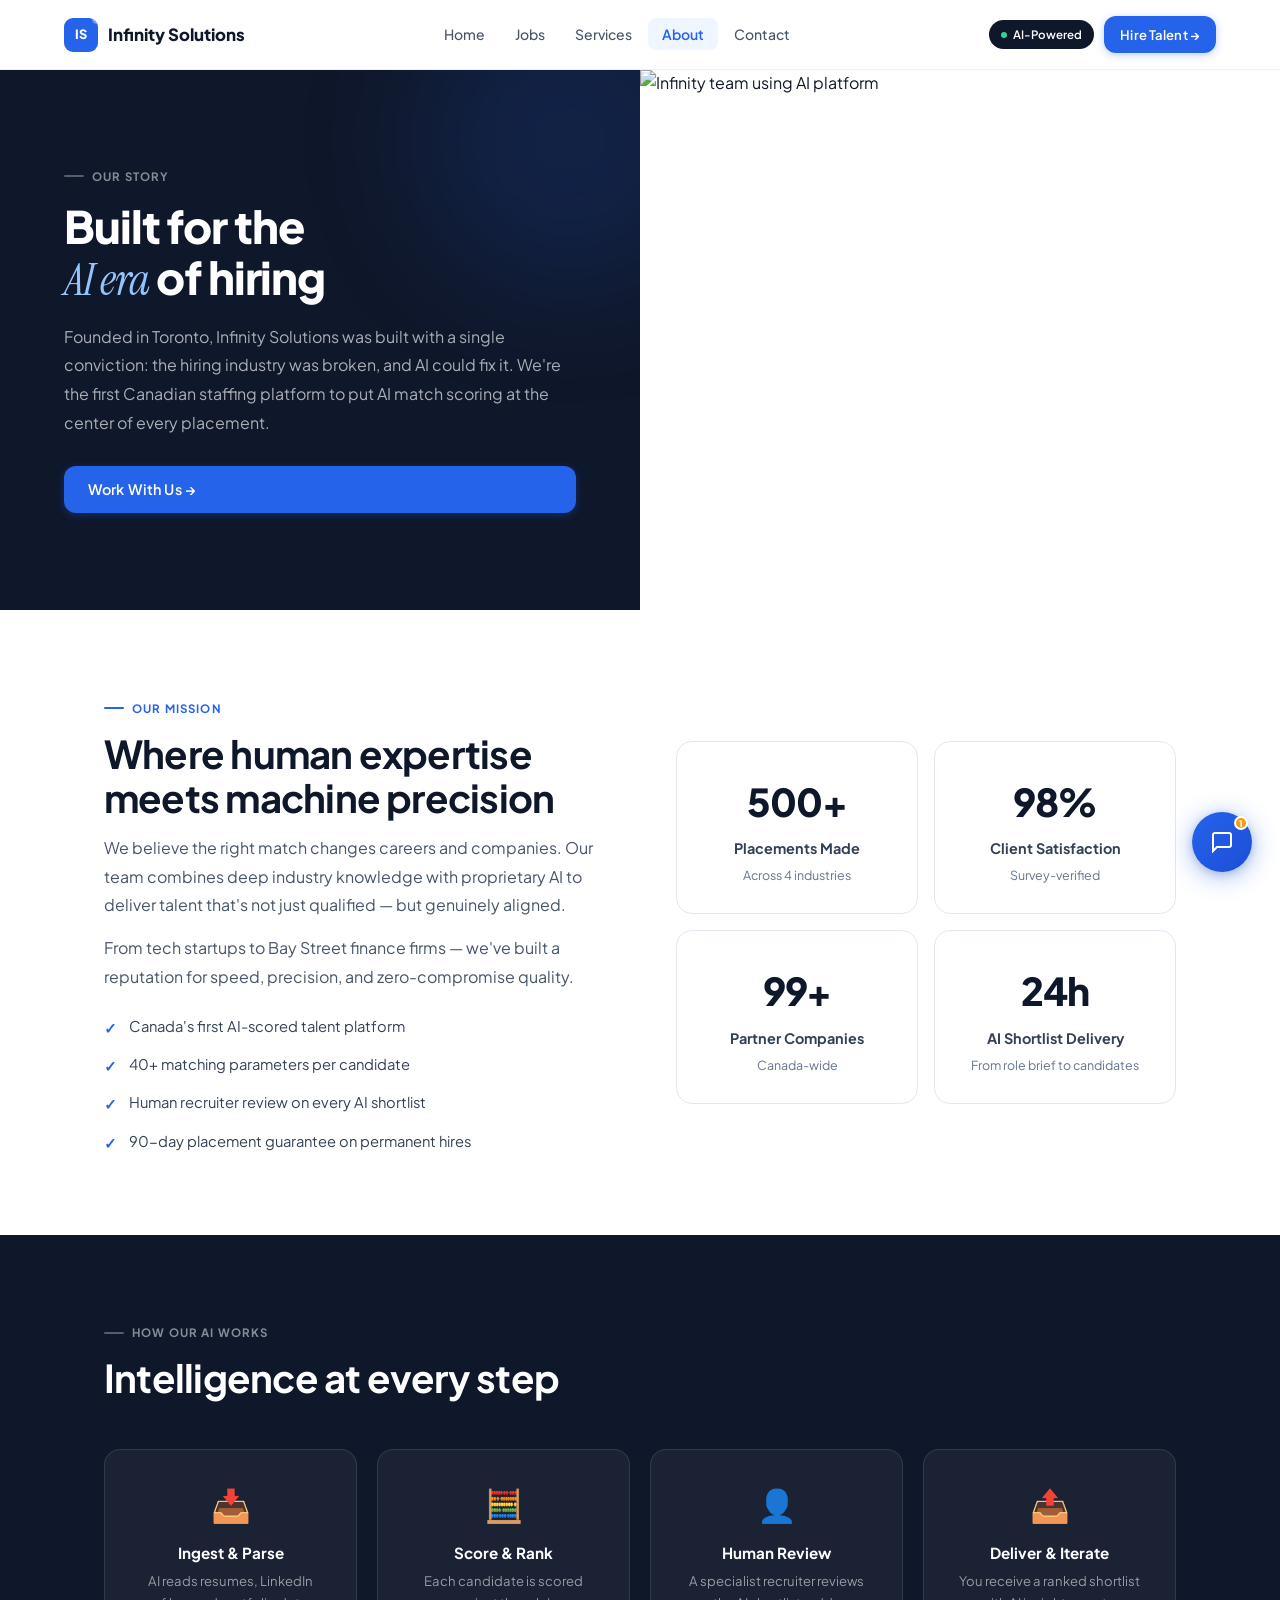
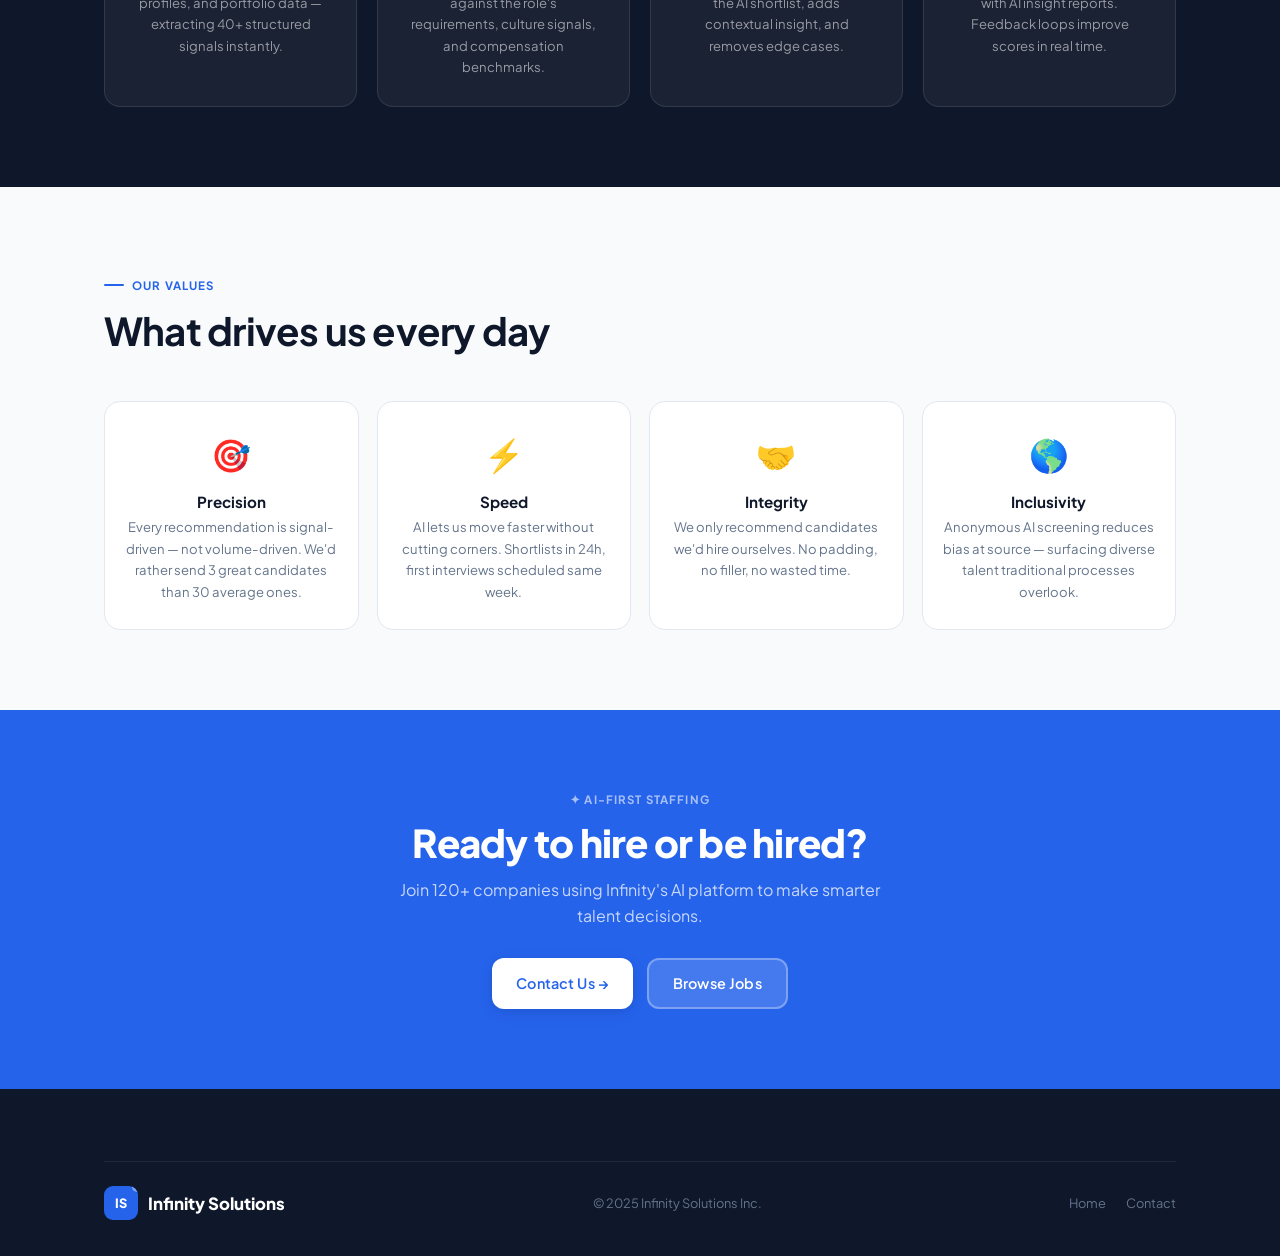
==== commit edd63114: "Fix mobile hamburger menu on index.html, suppress Netlify badge, add custom thank-you page, and poli" ====
--- a/about-ai.html
+++ b/about-ai.html
@@ -47,7 +47,7 @@
 .cta-band h2{font-size:2.4rem;font-weight:800;color:#fff;margin-bottom:12px;letter-spacing:-.02em}
 .cta-band p{color:rgba(255,255,255,.75);margin-bottom:28px}
 .cta-row{display:flex;gap:14px;justify-content:center;flex-wrap:wrap}
-@media(max-width:900px){.nav-center{display:none}.burger{display:flex!important}.about-hero,.mission-grid{grid-template-columns:1fr}.ah-right{min-height:280px;position:relative}.ah-right img{position:absolute;inset:0}.ai-steps,.vgrid{grid-template-columns:1fr 1fr}.stats-2x2{grid-template-columns:1fr 1fr}}
+@media(max-width:992px){.nav-center{display:none}.burger{display:flex!important}.about-hero,.mission-grid{grid-template-columns:1fr}.ah-right{min-height:280px;position:relative}.ah-right img{position:absolute;inset:0}.ai-steps,.vgrid{grid-template-columns:1fr 1fr}.stats-2x2{grid-template-columns:1fr 1fr}}
 @media(max-width:600px){.ah-left{padding:44px 20px}.ah-left h1{font-size:1.9rem}.mission-grid{gap:32px;padding:44px 0}.ai-steps,.vgrid,.stats-2x2{grid-template-columns:1fr}.cta-band{padding:56px 0}.cta-band h2{font-size:1.85rem}.cta-row{flex-direction:column;width:100%}.cta-row .btn{width:100%;justify-content:center}}
 </style>
 </head>
@@ -55,7 +55,7 @@
 <nav class="navbar" id="navbar">
   <a href="index.html" class="nav-logo"><div class="nav-logo-mark">IS</div> Infinity Solutions</a>
   <div class="nav-center"><ul class="nav-links"><li><a href="index.html">Home</a></li><li><a href="jobs.html">Jobs</a></li><li><a href="services-ai.html">Services</a></li><li><a href="about-ai.html" class="active">About</a></li><li><a href="contact-ai.html">Contact</a></li></ul></div>
-  <div class="nav-right"><div class="nav-ai-badge"><span class="nav-ai-dot"></span> AI-Powered</div><a href="contact-ai.html" class="btn btn-primary btn-sm">Hire Talent →</a><button class="burger" id="burger" style="display:none"><span></span><span></span><span></span></button></div>
+  <div class="nav-right"><div class="nav-ai-badge"><span class="nav-ai-dot"></span> AI-Powered</div><a href="contact-ai.html" class="btn btn-primary btn-sm">Hire Talent →</a><button class="burger" id="burger" aria-label="Menu"><span></span><span></span><span></span></button></div>
 </nav>
 <div class="mobile-drawer" id="drawer">
   <a href="index.html">Home</a>
@@ -140,8 +140,8 @@
 window.addEventListener('scroll',()=>nav.classList.toggle('scrolled',scrollY>20),{passive:true});
 const b=document.getElementById('burger'),d=document.getElementById('drawer');
 if(b&&d){
-  b.style.display='';
-  b.addEventListener('click',()=>{
+  b.addEventListener('click',(e)=>{
+    e.stopPropagation();
     const isOpen=d.classList.toggle('open');
     b.classList.toggle('open',isOpen);
   });
@@ -149,6 +149,12 @@
     d.classList.remove('open');
     b.classList.remove('open');
   }));
+  document.addEventListener('click',(e)=>{
+    if(d.classList.contains('open')&&!d.contains(e.target)&&!b.contains(e.target)){
+      d.classList.remove('open');
+      b.classList.remove('open');
+    }
+  });
 }
 // Counter
 const counters=document.querySelectorAll('[data-count]');
--- a/css/style.css
+++ b/css/style.css
@@ -190,20 +190,56 @@
 .nav-ai-dot { width: 6px; height: 6px; border-radius: 50%; background: #34D399; animation: pulse-ai 2s infinite; }
 @keyframes pulse-ai { 0%,100%{opacity:1;transform:scale(1)} 50%{opacity:.6;transform:scale(.85)} }
 
-.burger { display: none; background: none; border: none; padding: 4px; flex-direction: column; gap: 5px; }
-.burger span { display: block; width: 22px; height: 2px; background: var(--gray-700); border-radius: 2px; transition: .3s; }
+.burger {
+  display: none;
+  background: transparent;
+  border: none;
+  width: 42px;
+  height: 42px;
+  padding: 8px;
+  flex-direction: column;
+  justify-content: center;
+  align-items: center;
+  gap: 5px;
+  cursor: pointer;
+  border-radius: 8px;
+  transition: background .2s;
+  z-index: 301;
+}
+.burger:hover { background: var(--gray-100); }
+.burger span {
+  display: block;
+  width: 24px;
+  height: 2.5px;
+  background: var(--gray-900);
+  border-radius: 2px;
+  transition: transform .25s ease, opacity .2s ease;
+}
 .mobile-drawer {
   display: none; position: fixed; top: var(--nav-h); left: 0; right: 0; z-index: 299;
-  background: #fff; border-bottom: 1px solid var(--border);
+  background: #fff; border-bottom: 2px solid var(--border);
   padding: 16px 5% 28px; flex-direction: column; gap: 0;
-  box-shadow: var(--shadow-lg);
-}
-.mobile-drawer.open { display: flex; }
+  box-shadow: 0 16px 40px rgba(0,0,0,.12);
+}
+.mobile-drawer.open { display: flex; animation: slideDown .2s ease; }
+@keyframes slideDown { from{opacity:0;transform:translateY(-8px)} to{opacity:1;transform:translateY(0)} }
 .mobile-drawer a {
   display: block; padding: 13px 0; color: var(--gray-600); font-weight: 500;
   border-bottom: 1px solid var(--border); font-size: .95rem;
 }
 .mobile-drawer a:hover { color: var(--primary); }
+
+/* ── NETLIFY DRAWER & BADGE SUPPRESSION ─────────────────────────────────── */
+[data-netlify-deploy-id],
+#netlify-collaborative-badge,
+.netlify-drawer,
+iframe#netlify-drawer-iframe,
+div[class*="netlify-drawer"],
+div[id*="netlify-drawer"] {
+  display: none !important;
+  visibility: hidden !important;
+  pointer-events: none !important;
+}
 
 /* ── CARDS ──────────────────────────────────────────────────────────────── */
 .card {
@@ -395,22 +431,22 @@
 /* ── RESPONSIVE ─────────────────────────────────────────────────────────── */
 @media (max-width: 1024px) {
   .footer-grid { grid-template-columns: 1fr 1fr; gap: 40px; }
-  .navbar { gap: 16px; }
+}
+
+@media (max-width: 992px) {
+  :root { --nav-h: 64px; }
+  .navbar { padding: 0 20px; justify-content: space-between; }
+  .nav-center, .nav-right .btn, .nav-ai-badge { display: none !important; }
+  .burger { display: flex !important; }
+  .burger.open span:nth-child(1) { transform: translateY(7.5px) rotate(45deg); }
+  .burger.open span:nth-child(2) { opacity: 0; }
+  .burger.open span:nth-child(3) { transform: translateY(-7.5px) rotate(-45deg); }
 }
 
 @media (max-width: 768px) {
-  :root { --nav-h: 64px; }
   .container { padding: 0 20px; }
   .section { padding: 56px 0; }
   .section-sm { padding: 40px 0; }
-
-  /* Navbar */
-  .navbar { padding: 0 18px; justify-content: space-between; }
-  .nav-center, .nav-right .btn, .nav-ai-badge { display: none; }
-  .burger { display: flex; z-index: 301; cursor: pointer; }
-  .burger.open span:nth-child(1) { transform: translateY(7px) rotate(45deg); }
-  .burger.open span:nth-child(2) { opacity: 0; }
-  .burger.open span:nth-child(3) { transform: translateY(-7px) rotate(-45deg); }
 
   /* Mobile Drawer */
   .mobile-drawer {
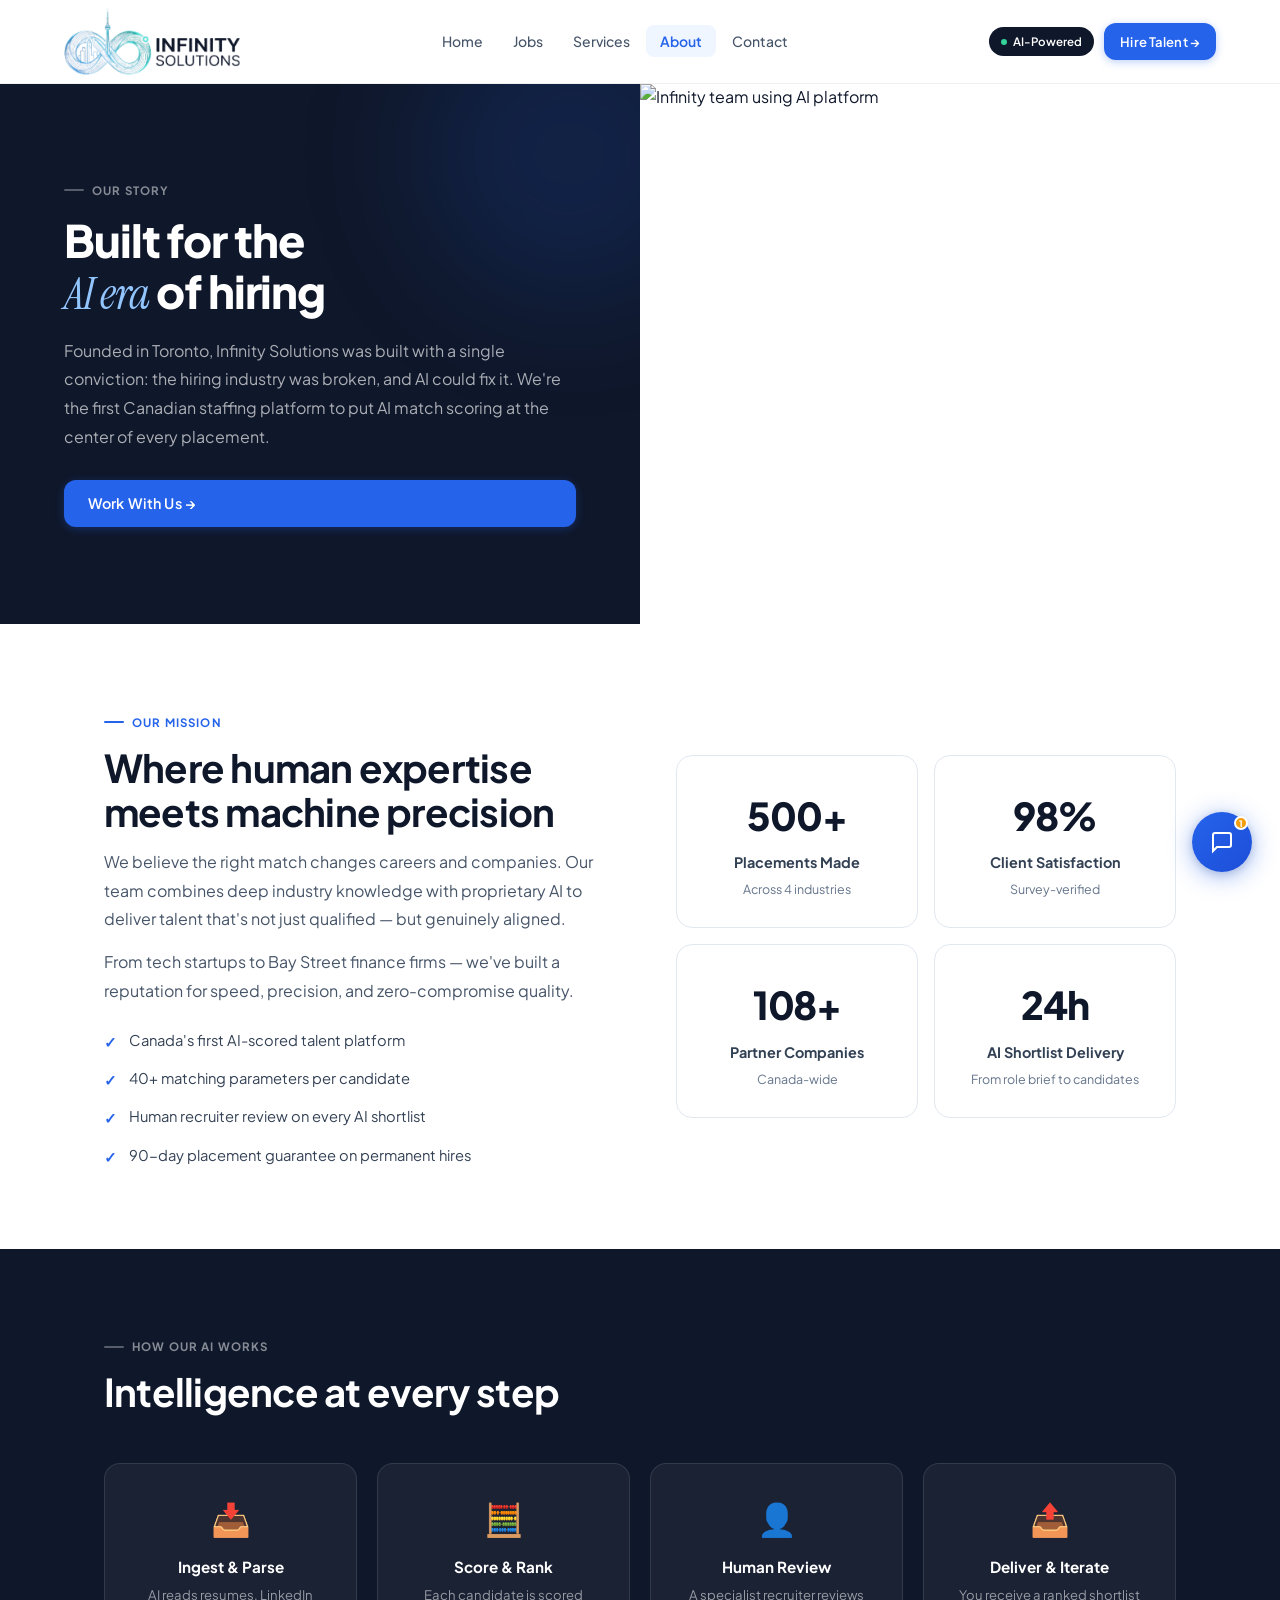
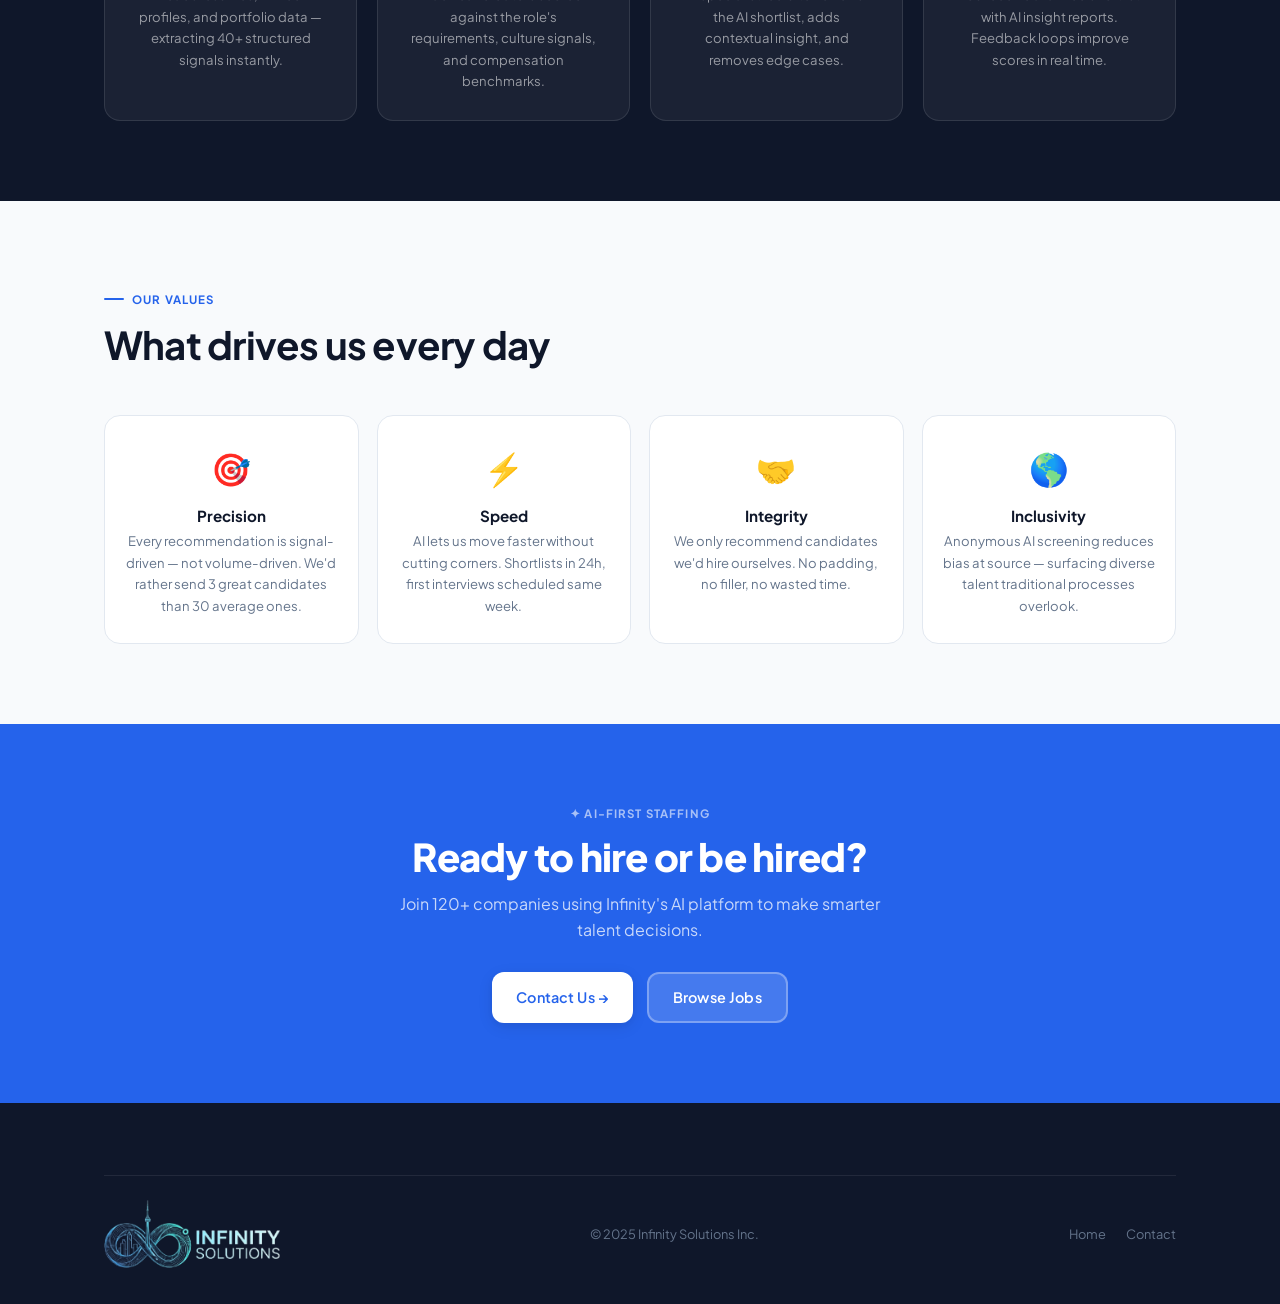
==== commit 5635faac: "Update official logo across website, remove subtitle, and enlarge topbar logo" ====
--- a/about-ai.html
+++ b/about-ai.html
@@ -9,6 +9,7 @@
 <link href="https://fonts.googleapis.com/css2?family=Plus+Jakarta+Sans:wght@300;400;500;600;700;800&family=Instrument+Serif:ital@0;1&display=swap" rel="stylesheet"/>
 <link rel="stylesheet" href="css/style.css"/>
 <link rel="stylesheet" href="css/chatbot.css"/>
+<link rel="icon" type="image/png" href="images/logo-icon.png"/>
 <style>
 .about-hero{margin-top:var(--nav-h);display:grid;grid-template-columns:1fr 1fr;min-height:540px}
 .ah-left{background:var(--gray-900);padding:80px 64px;display:flex;flex-direction:column;justify-content:center;position:relative;overflow:hidden}
@@ -53,7 +54,7 @@
 </head>
 <body>
 <nav class="navbar" id="navbar">
-  <a href="index.html" class="nav-logo"><div class="nav-logo-mark">IS</div> Infinity Solutions</a>
+  <a href="index.html" class="nav-logo" aria-label="Infinity Solutions Home"><img src="images/logo-dark.png" alt="Infinity Solutions" class="nav-logo-img"/></a>
   <div class="nav-center"><ul class="nav-links"><li><a href="index.html">Home</a></li><li><a href="jobs.html">Jobs</a></li><li><a href="services-ai.html">Services</a></li><li><a href="about-ai.html" class="active">About</a></li><li><a href="contact-ai.html">Contact</a></li></ul></div>
   <div class="nav-right"><div class="nav-ai-badge"><span class="nav-ai-dot"></span> AI-Powered</div><a href="contact-ai.html" class="btn btn-primary btn-sm">Hire Talent →</a><button class="burger" id="burger" aria-label="Menu"><span></span><span></span><span></span></button></div>
 </nav>
@@ -134,7 +135,7 @@
   </div>
 </div>
 
-<footer class="footer"><div class="container"><div style="display:flex;justify-content:space-between;align-items:center;border-top:1px solid rgba(255,255,255,.08);padding-top:24px;flex-wrap:wrap;gap:12px"><div class="nav-logo" style="color:#fff"><div class="nav-logo-mark">IS</div> Infinity Solutions</div><p style="color:var(--gray-500);font-size:.8rem">© 2025 Infinity Solutions Inc.</p><div style="display:flex;gap:20px"><a href="index.html" style="color:var(--gray-500);font-size:.8rem">Home</a><a href="contact-ai.html" style="color:var(--gray-500);font-size:.8rem">Contact</a></div></div></div></footer>
+<footer class="footer"><div class="container"><div style="display:flex;justify-content:space-between;align-items:center;border-top:1px solid rgba(255,255,255,.08);padding-top:24px;flex-wrap:wrap;gap:12px"><a href="index.html" class="nav-logo" aria-label="Infinity Solutions Home"><img src="images/logo.png" alt="Infinity Solutions" class="nav-logo-img nav-logo-footer"/></a><p style="color:var(--gray-500);font-size:.8rem">© 2025 Infinity Solutions Inc.</p><div style="display:flex;gap:20px"><a href="index.html" style="color:var(--gray-500);font-size:.8rem">Home</a><a href="contact-ai.html" style="color:var(--gray-500);font-size:.8rem">Contact</a></div></div></div></footer>
 <script>
 const nav=document.getElementById('navbar');
 window.addEventListener('scroll',()=>nav.classList.toggle('scrolled',scrollY>20),{passive:true});
--- a/css/style.css
+++ b/css/style.css
@@ -49,7 +49,7 @@
   --shadow-blue:0 8px 32px rgba(37,99,235,.2);
 
   /* Spacing */
-  --nav-h: 70px;
+  --nav-h: 84px;
   --radius: 12px;
   --radius-lg: 20px;
   --radius-xl: 28px;
@@ -159,6 +159,22 @@
 .nav-logo {
   display: flex; align-items: center; gap: 10px;
   font-size: 1.05rem; font-weight: 800; color: var(--gray-900); flex-shrink: 0;
+  text-decoration: none;
+}
+.nav-logo-img {
+  height: 68px;
+  width: auto;
+  max-width: 260px;
+  object-fit: contain;
+  display: block;
+  transition: transform .2s ease;
+}
+.nav-logo:hover .nav-logo-img {
+  transform: scale(1.02);
+}
+.nav-logo-footer {
+  height: 68px;
+  max-width: 260px;
 }
 .nav-logo-mark {
   width: 34px; height: 34px; border-radius: 9px;
@@ -214,6 +230,7 @@
   background: var(--gray-900);
   border-radius: 2px;
   transition: transform .25s ease, opacity .2s ease;
+  pointer-events: none;
 }
 .mobile-drawer {
   display: none; position: fixed; top: var(--nav-h); left: 0; right: 0; z-index: 299;
@@ -434,9 +451,10 @@
 }
 
 @media (max-width: 992px) {
-  :root { --nav-h: 64px; }
+  :root { --nav-h: 74px; }
   .navbar { padding: 0 20px; justify-content: space-between; }
   .nav-center, .nav-right .btn, .nav-ai-badge { display: none !important; }
+  .nav-logo-img { height: 56px; max-width: 210px; }
   .burger { display: flex !important; }
   .burger.open span:nth-child(1) { transform: translateY(7.5px) rotate(45deg); }
   .burger.open span:nth-child(2) { opacity: 0; }
